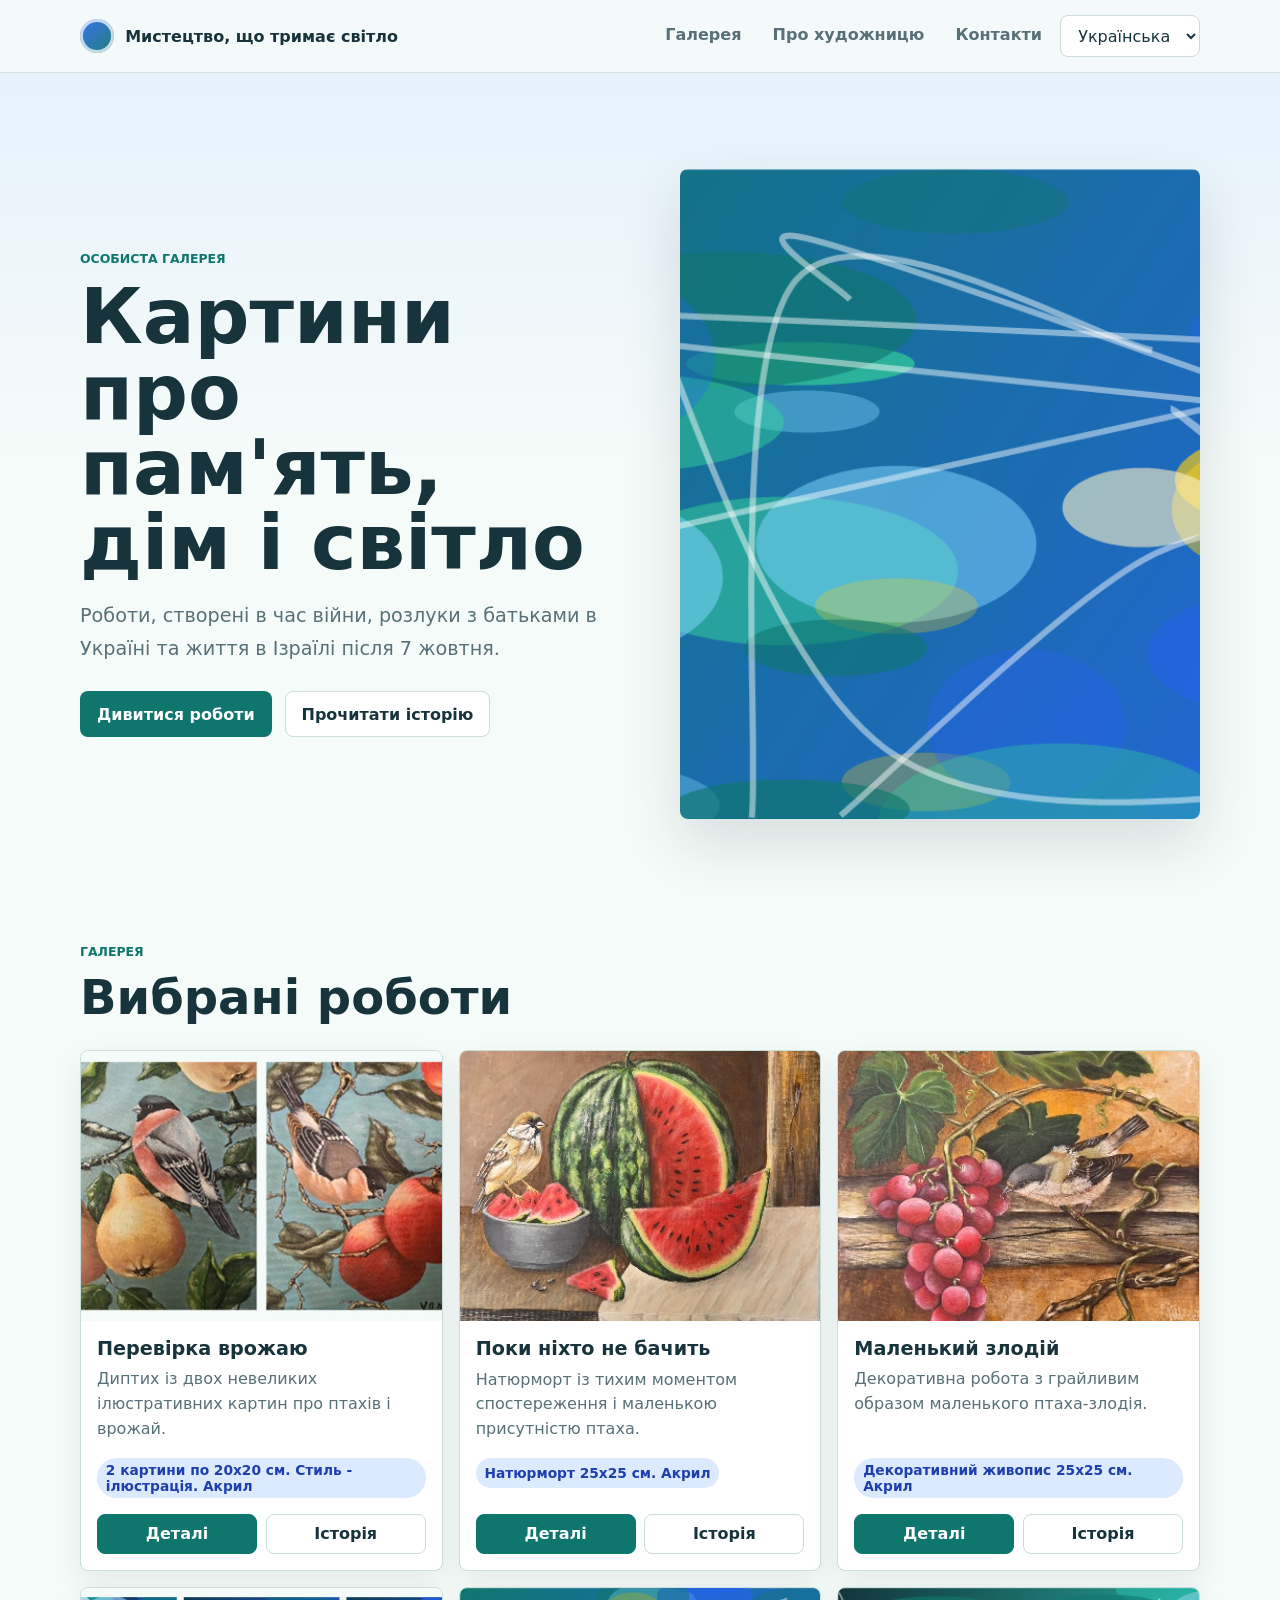
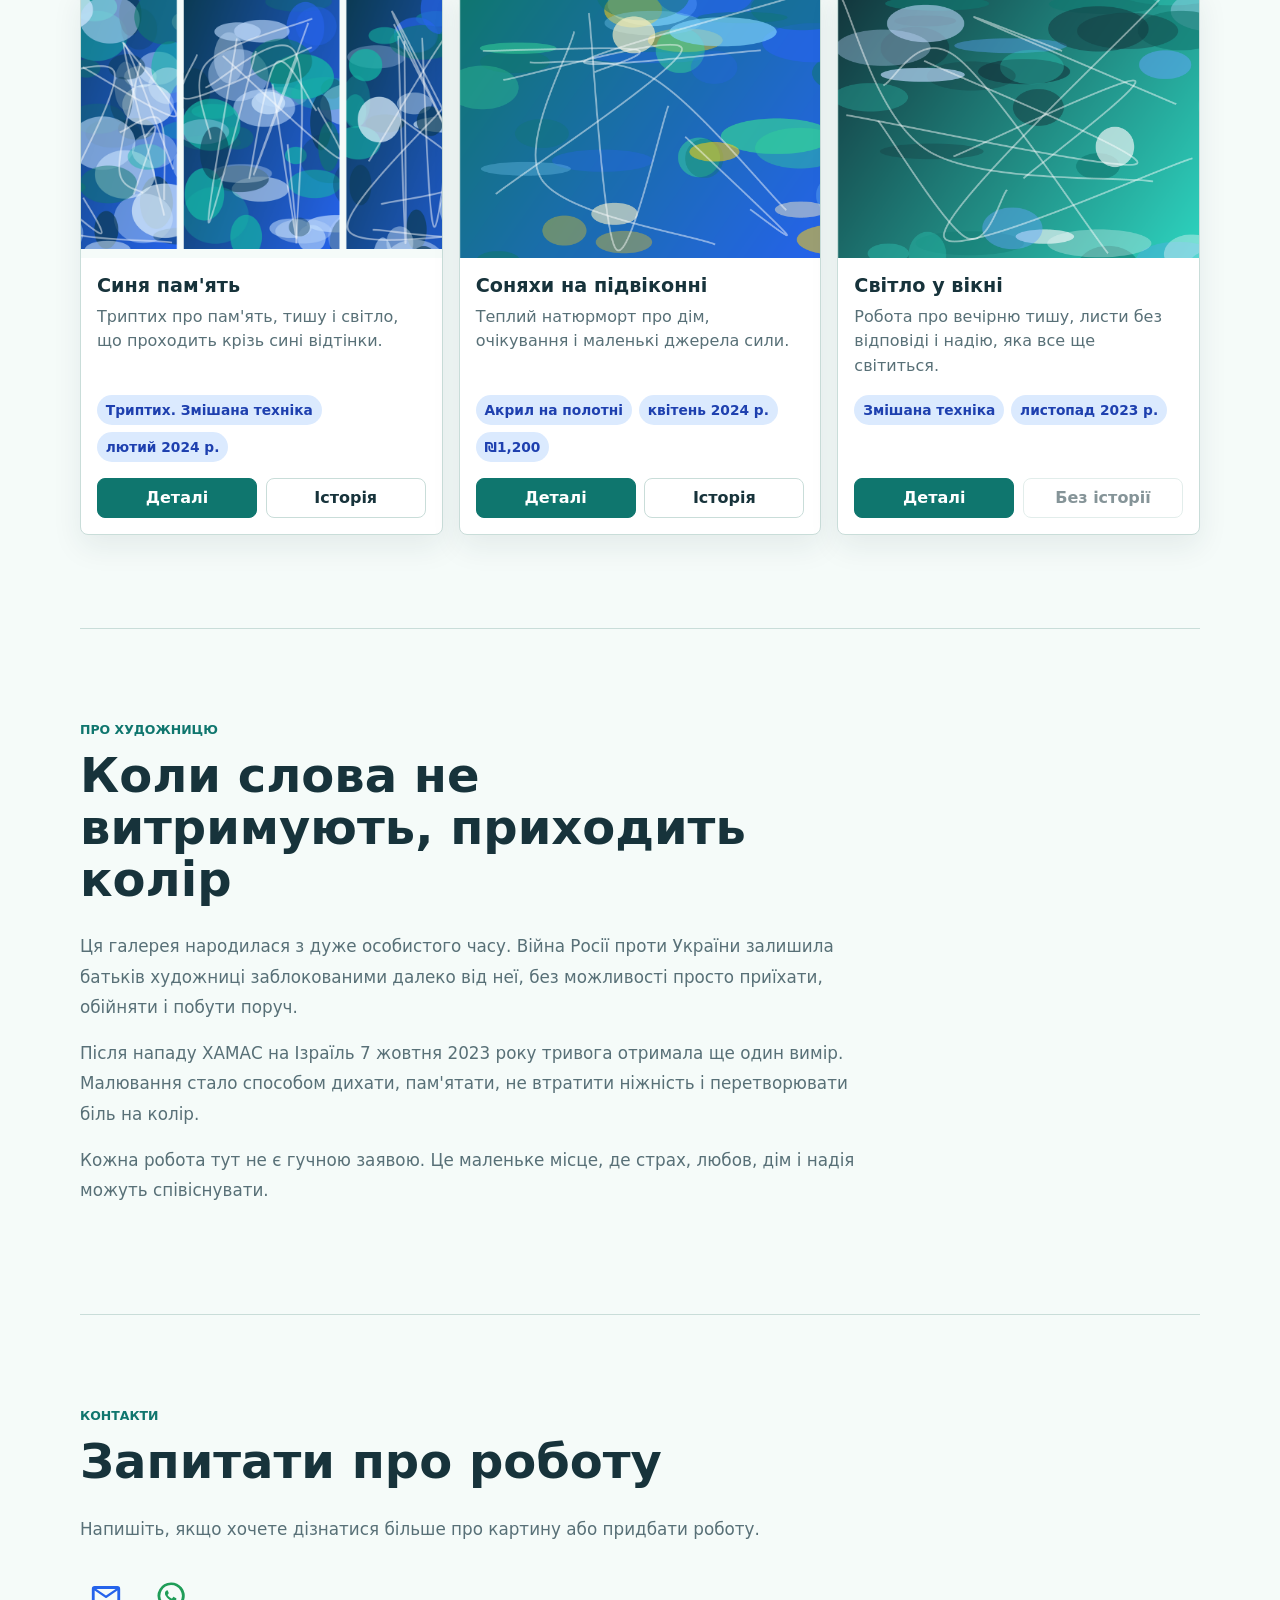
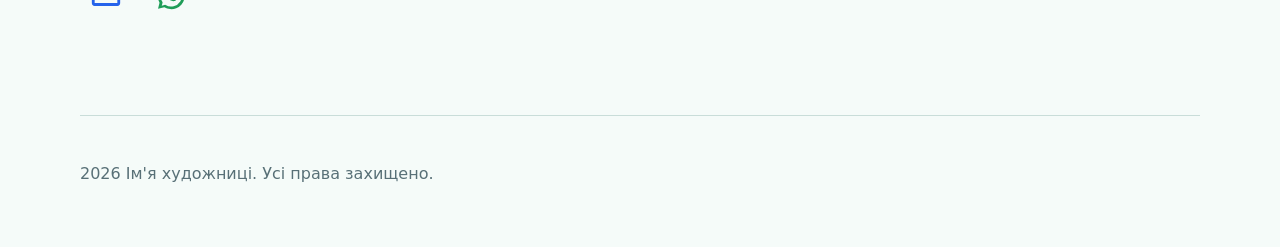
==== index.html @ 42f76968 "initial" ====
<!doctype html>
<html lang="uk" dir="ltr">
  <head>
    <meta charset="utf-8">
    <meta name="viewport" content="width=device-width, initial-scale=1">
    <title>Мистецтво, що тримає світло</title>
    <meta name="description" content="Особиста галерея картин, створених як спосіб пережити війну, розлуку і триматися за світло.">
    <link rel="canonical" href="https://example.github.io/VOM/">
    <link rel="alternate" hreflang="uk" href="https://example.github.io/VOM/?lang=uk">
    <link rel="alternate" hreflang="he" href="https://example.github.io/VOM/?lang=he">
    <link rel="alternate" hreflang="ru" href="https://example.github.io/VOM/?lang=ru">
    <link rel="alternate" hreflang="en" href="https://example.github.io/VOM/?lang=en">
    <link rel="alternate" hreflang="x-default" href="https://example.github.io/VOM/">

    <meta property="og:type" content="website">
    <meta property="og:site_name" content="Мистецтво, що тримає світло">
    <meta property="og:title" content="Мистецтво, що тримає світло">
    <meta property="og:description" content="Особиста галерея картин, створених як спосіб пережити війну, розлуку і триматися за світло.">
    <meta property="og:url" content="https://example.github.io/VOM/">
    <meta property="og:image" content="https://example.github.io/VOM/assets/social-preview.png">
    <meta property="og:image:width" content="1200">
    <meta property="og:image:height" content="630">
    <meta property="og:locale" content="uk_UA">

    <meta name="twitter:card" content="summary_large_image">
    <meta name="twitter:title" content="Мистецтво, що тримає світло">
    <meta name="twitter:description" content="Особиста галерея картин, створених як спосіб пережити війну, розлуку і триматися за світло.">
    <meta name="twitter:image" content="https://example.github.io/VOM/assets/social-preview.png">

    <meta name="theme-color" content="#0f766e">
    <link rel="manifest" href="manifest.webmanifest">
    <link rel="stylesheet" href="styles.css">
    <script src="app.js" defer></script>
  </head>
  <body>
    <a class="skip-link" href="#gallery">Skip to gallery</a>
    <header class="site-header">
      <nav class="topbar" aria-label="Primary">
        <a class="brand" href="#gallery" data-brand>
          <span class="brand-mark" aria-hidden="true"></span>
          <span data-i18n="siteName">Мистецтво, що тримає світло</span>
        </a>
        <button class="nav-toggle" type="button" aria-expanded="false" aria-controls="site-nav" data-nav-toggle>
          <span></span>
          <span></span>
          <span></span>
          <span class="sr-only" data-i18n="menu">Menu</span>
        </button>
        <div class="nav-panel" id="site-nav" data-nav-panel>
          <a href="#gallery" data-nav-link data-i18n="navGallery">Галерея</a>
          <a href="#about" data-nav-link data-i18n="navAbout">Про художницю</a>
          <a href="#contact" data-nav-link data-i18n="navContact">Контакти</a>
          <label class="language-picker">
            <span class="sr-only" data-i18n="language">Language</span>
            <select data-language-select aria-label="Language">
              <option value="uk">Українська</option>
              <option value="he">עברית</option>
              <option value="ru">Русский</option>
              <option value="en">English</option>
            </select>
          </label>
        </div>
      </nav>
    </header>

    <main>
      <section class="hero" aria-labelledby="hero-title">
        <div class="hero-copy">
          <p class="eyebrow" data-i18n="heroEyebrow">Особиста галерея</p>
          <h1 id="hero-title" data-i18n="heroTitle">Картини про пам'ять, дім і світло</h1>
          <p data-i18n="heroText">Роботи, створені в час війни, розлуки з батьками в Україні та життя в Ізраїлі після 7 жовтня.</p>
          <div class="hero-actions">
            <a class="button primary" href="#gallery" data-i18n="viewGallery">Дивитися роботи</a>
            <a class="button secondary" href="#about" data-i18n="readStory">Прочитати історію</a>
          </div>
        </div>
        <img class="hero-image" src="assets/social-preview.png" alt="" data-social-preview>
      </section>

      <section class="section" id="gallery" aria-labelledby="gallery-title">
        <div class="section-heading">
          <p class="eyebrow" data-i18n="galleryEyebrow">Галерея</p>
          <h2 id="gallery-title" data-i18n="galleryTitle">Вибрані роботи</h2>
        </div>
        <div class="gallery" data-gallery aria-live="polite"></div>
      </section>

      <section class="section about-band" id="about" aria-labelledby="about-title">
        <div class="section-heading">
          <p class="eyebrow" data-i18n="aboutEyebrow">Про художницю</p>
          <h2 id="about-title" data-i18n="aboutTitle">Коли слова не витримують, приходить колір</h2>
        </div>
        <div class="text-column" data-about-text></div>
      </section>

      <section class="section contact-band" id="contact" aria-labelledby="contact-title">
        <div class="section-heading">
          <p class="eyebrow" data-i18n="contactEyebrow">Контакти</p>
          <h2 id="contact-title" data-i18n="contactTitle">Запитати про роботу</h2>
        </div>
        <p class="contact-intro" data-i18n="contactText">Напишіть, якщо хочете дізнатися більше про картину або придбати роботу.</p>
        <div class="contact-links" data-contact-links></div>
      </section>
    </main>

    <footer class="site-footer">
      <p data-footer></p>
    </footer>

    <dialog class="art-dialog" data-art-dialog aria-labelledby="dialog-title">
      <button class="dialog-close" type="button" data-dialog-close aria-label="Close">&times;</button>
      <article class="art-detail" data-art-detail></article>
    </dialog>
  </body>
</html>
---- styles.css ----
:root {
  --bg: #f5fbf9;
  --surface: #ffffff;
  --surface-soft: #e6f4f1;
  --ink: #17333b;
  --muted: #587077;
  --teal: #0f766e;
  --blue: #2563eb;
  --blue-soft: #dbeafe;
  --mint: #9de3cf;
  --line: #c9ddd9;
  --shadow: 0 24px 60px rgba(23, 51, 59, 0.14);
  --radius: 8px;
  font-family: Inter, ui-sans-serif, system-ui, -apple-system, BlinkMacSystemFont, "Segoe UI", sans-serif;
  color: var(--ink);
  background: var(--bg);
}

* {
  box-sizing: border-box;
}

html {
  scroll-behavior: smooth;
}

body {
  margin: 0;
  background:
    linear-gradient(180deg, rgba(219, 234, 254, 0.68), rgba(245, 251, 249, 0) 460px),
    var(--bg);
  color: var(--ink);
}

body[dir="rtl"] {
  font-family: Arial, "Noto Sans Hebrew", "Segoe UI", sans-serif;
}

img {
  display: block;
  max-width: 100%;
}

a {
  color: inherit;
}

button,
select {
  font: inherit;
}

.skip-link {
  position: absolute;
  inset-inline-start: 1rem;
  top: -4rem;
  z-index: 100;
  padding: 0.75rem 1rem;
  background: var(--ink);
  color: #fff;
}

.skip-link:focus {
  top: 1rem;
}

.sr-only {
  position: absolute;
  width: 1px;
  height: 1px;
  padding: 0;
  margin: -1px;
  overflow: hidden;
  clip: rect(0, 0, 0, 0);
  white-space: nowrap;
  border: 0;
}

.site-header {
  position: sticky;
  top: 0;
  z-index: 20;
  background: rgba(245, 251, 249, 0.88);
  backdrop-filter: blur(18px);
  border-bottom: 1px solid rgba(201, 221, 217, 0.8);
}

.topbar {
  width: min(1120px, calc(100% - 32px));
  min-height: 72px;
  margin: 0 auto;
  display: flex;
  align-items: center;
  justify-content: space-between;
  gap: 1rem;
}

.brand {
  display: inline-flex;
  align-items: center;
  gap: 0.7rem;
  font-weight: 750;
  text-decoration: none;
  max-width: 62vw;
}

.brand-mark {
  width: 34px;
  height: 34px;
  flex: 0 0 auto;
  border-radius: 50%;
  background:
    linear-gradient(135deg, rgba(37, 99, 235, 0.9), rgba(15, 118, 110, 0.92)),
    radial-gradient(circle at 70% 30%, #fff 0 13%, transparent 14%);
  box-shadow: inset 0 0 0 3px rgba(255, 255, 255, 0.72);
}

.nav-panel {
  display: flex;
  align-items: center;
  gap: 0.35rem;
}

.nav-panel a,
.language-picker select,
.button {
  border-radius: var(--radius);
  min-height: 42px;
}

.nav-panel a {
  padding: 0.65rem 0.8rem;
  color: var(--muted);
  font-weight: 650;
  text-decoration: none;
}

.nav-panel a:hover,
.nav-panel a:focus {
  color: var(--teal);
  background: rgba(15, 118, 110, 0.08);
}

.language-picker select {
  border: 1px solid var(--line);
  background: #fff;
  color: var(--ink);
  padding: 0 0.8rem;
}

.nav-toggle {
  display: none;
  width: 44px;
  height: 44px;
  border: 1px solid var(--line);
  border-radius: var(--radius);
  background: #fff;
  padding: 0.6rem;
}

.nav-toggle span:not(.sr-only) {
  display: block;
  height: 2px;
  margin: 5px 0;
  background: var(--ink);
}

.hero {
  width: min(1120px, calc(100% - 32px));
  min-height: min(720px, calc(100vh - 72px));
  margin: 0 auto;
  padding: clamp(3rem, 8vw, 6rem) 0 2rem;
  display: grid;
  grid-template-columns: minmax(0, 1fr) minmax(320px, 520px);
  align-items: center;
  gap: clamp(2rem, 6vw, 4.5rem);
}

.hero-copy {
  max-width: 680px;
}

.eyebrow {
  margin: 0 0 0.85rem;
  color: var(--teal);
  font-size: 0.78rem;
  font-weight: 800;
  letter-spacing: 0;
  text-transform: uppercase;
}

h1,
h2,
h3,
p {
  overflow-wrap: anywhere;
}

h1 {
  margin: 0;
  font-size: clamp(2.4rem, 6vw, 5.25rem);
  line-height: 0.98;
  letter-spacing: 0;
}

h2 {
  margin: 0;
  font-size: clamp(1.8rem, 4vw, 3rem);
  line-height: 1.08;
  letter-spacing: 0;
}

h3 {
  margin: 0;
  font-size: 1.2rem;
}

.hero-copy > p:not(.eyebrow) {
  max-width: 58ch;
  margin: 1.25rem 0 0;
  color: var(--muted);
  font-size: clamp(1.02rem, 2vw, 1.2rem);
  line-height: 1.7;
}

.hero-actions,
.contact-links {
  display: flex;
  flex-wrap: wrap;
  gap: 0.8rem;
  margin-top: 1.6rem;
}

.button {
  display: inline-flex;
  align-items: center;
  justify-content: center;
  gap: 0.45rem;
  padding: 0.78rem 1rem;
  border: 1px solid transparent;
  font-weight: 760;
  text-decoration: none;
  cursor: pointer;
}

.button.primary {
  background: var(--teal);
  color: #fff;
}

.button.secondary {
  background: #fff;
  border-color: var(--line);
  color: var(--ink);
}

.final-icon-button {
  display: grid;
  place-items: center;
  align-items: center;
  justify-content: center;
  width: 52px;
  height: 52px;
  padding: 0;
  border: 0;
  border-radius: var(--radius);
  background: transparent;
  color: var(--teal);
  text-decoration: none;
}

.final-icon-button svg {
  width: 34px;
  height: 34px;
  fill: currentColor;
}

.final-whatsapp {
  color: #1f9d58;
}

.final-email {
  color: var(--blue);
}

.final-icon-button:hover svg,
.final-icon-button:focus svg {
  transform: scale(1.07);
}

.hero-image {
  width: 100%;
  aspect-ratio: 4 / 5;
  object-fit: cover;
  border-radius: var(--radius);
  box-shadow: var(--shadow);
}

.section {
  width: min(1120px, calc(100% - 32px));
  margin: 0 auto;
  padding: clamp(3rem, 8vw, 5.8rem) 0;
}

.section-heading {
  max-width: 760px;
  margin-bottom: 1.6rem;
}

.gallery {
  display: grid;
  grid-template-columns: repeat(3, minmax(0, 1fr));
  gap: 1rem;
}

.art-card {
  display: grid;
  grid-template-rows: auto 1fr;
  min-width: 0;
  border: 1px solid var(--line);
  border-radius: var(--radius);
  background: var(--surface);
  overflow: hidden;
  box-shadow: 0 12px 30px rgba(23, 51, 59, 0.08);
}

.art-image-button {
  display: grid;
  width: 100%;
  padding: 0;
  border: 0;
  background: transparent;
  color: inherit;
  text-align: inherit;
  cursor: pointer;
  text-decoration: none;
}

.art-card img {
  width: 100%;
  aspect-ratio: 4 / 3;
  object-fit: cover;
  background: var(--surface-soft);
}

.art-card-body {
  display: flex;
  flex-direction: column;
  padding: 1rem;
}

.art-card-body p {
  margin: 0.45rem 0 0;
  color: var(--muted);
  line-height: 1.55;
  min-height: 4.8rem;
}

.meta-row {
  display: flex;
  flex-wrap: wrap;
  align-items: center;
  gap: 0.45rem;
  margin-top: 0.85rem;
}

.card-actions {
  display: grid;
  grid-template-columns: minmax(0, 1fr) minmax(0, 1fr);
  gap: 0.55rem;
  margin-top: auto;
  padding-top: 1rem;
}

.card-action {
  display: inline-flex;
  align-items: center;
  justify-content: center;
  min-height: 40px;
  padding: 0.55rem 0.7rem;
  border-radius: var(--radius);
  border: 1px solid var(--line);
  font-weight: 760;
  line-height: 1.15;
  cursor: pointer;
  text-align: center;
  text-decoration: none;
  overflow-wrap: anywhere;
}

.card-action.primary {
  background: var(--teal);
  border-color: var(--teal);
  color: #fff;
}

.card-action.secondary {
  background: #fff;
  color: var(--ink);
}

.card-action:disabled,
.card-action.is-disabled {
  cursor: not-allowed;
  opacity: 0.52;
}

.pill {
  display: inline-flex;
  align-items: center;
  max-width: 100%;
  min-height: 30px;
  padding: 0.25rem 0.55rem;
  border-radius: 999px;
  background: var(--blue-soft);
  color: #1e40af;
  font-size: 0.86rem;
  font-weight: 720;
}

.about-band,
.contact-band {
  border-top: 1px solid var(--line);
}

.text-column,
.contact-intro {
  max-width: 780px;
  color: var(--muted);
  font-size: 1.05rem;
  line-height: 1.8;
}

.text-column p {
  margin: 0 0 1rem;
}

.site-footer {
  width: min(1120px, calc(100% - 32px));
  margin: 0 auto;
  padding: 2rem 0 3rem;
  color: var(--muted);
  border-top: 1px solid var(--line);
}

.art-dialog {
  width: min(1080px, calc(100% - 24px));
  max-height: calc(100dvh - 24px);
  padding: 0;
  border: 0;
  border-radius: var(--radius);
  background: #fff;
  color: var(--ink);
  box-shadow: var(--shadow);
}

.art-dialog::backdrop {
  background: rgba(11, 31, 37, 0.62);
}

.dialog-close {
  position: sticky;
  top: 0.75rem;
  inset-inline-start: calc(100% - 3.25rem);
  z-index: 2;
  width: 42px;
  height: 42px;
  border: 0;
  border-radius: 0;
  background: transparent;
  color: var(--ink);
  font-size: 2.35rem;
  line-height: 42px;
  text-align: center;
  cursor: pointer;
}

body[dir="rtl"] .dialog-close {
  inset-inline-start: 0.75rem;
}

.art-detail {
  padding: clamp(1rem, 3vw, 2rem);
}

.detail-grid {
  display: grid;
  grid-template-columns: minmax(280px, 1.05fr) minmax(260px, 0.95fr);
  gap: clamp(1.25rem, 4vw, 2.4rem);
  align-items: start;
}

.detail-image {
  width: 100%;
  aspect-ratio: 4 / 5;
  object-fit: cover;
  border-radius: var(--radius);
  background: var(--surface-soft);
}

.detail-copy p {
  color: var(--muted);
  line-height: 1.75;
}

.detail-actions {
  display: flex;
  flex-wrap: wrap;
  gap: 0.7rem;
  margin-top: 1rem;
}

.detail-list {
  display: grid;
  gap: 0.6rem;
  margin: 1rem 0;
}

.detail-list div {
  display: grid;
  grid-template-columns: minmax(92px, auto) 1fr;
  gap: 0.7rem;
  padding: 0.7rem 0;
  border-bottom: 1px solid var(--line);
}

body[dir="rtl"] .detail-list div {
  grid-template-columns: minmax(86px, auto) 1fr;
}

.detail-list dt {
  color: var(--muted);
  font-weight: 720;
}

.detail-list dd {
  margin: 0;
  font-weight: 720;
}

.pieces-section {
  margin-top: 2rem;
}

.pieces-section h3 {
  margin-bottom: 0.9rem;
}

.pieces-grid {
  display: grid;
  grid-template-columns: repeat(var(--piece-count), minmax(0, 1fr));
  gap: clamp(0.35rem, 1vw, 0.7rem);
  align-items: start;
}

.pieces-grid figure {
  margin: 0;
}

.pieces-grid img {
  width: 100%;
  aspect-ratio: 3 / 5;
  object-fit: cover;
  border-radius: var(--radius);
  background: var(--surface-soft);
}

.pieces-grid figcaption {
  margin-top: 0.4rem;
  color: var(--muted);
  font-size: 0.9rem;
}

.history-section {
  margin-top: 2rem;
}

.history-head {
  display: flex;
  align-items: center;
  justify-content: space-between;
  gap: 1rem;
  margin-bottom: 0.9rem;
}

.history-controls {
  display: flex;
  gap: 0.45rem;
}

.icon-button {
  width: 40px;
  height: 40px;
  border: 1px solid var(--line);
  border-radius: 50%;
  background: #fff;
  color: var(--ink);
  cursor: pointer;
}

.history-track {
  display: grid;
  grid-auto-flow: column;
  grid-auto-columns: minmax(220px, 34%);
  gap: 0.8rem;
  overflow-x: auto;
  overscroll-behavior-inline: contain;
  scroll-snap-type: x mandatory;
  padding-bottom: 0.8rem;
  direction: ltr;
}

.history-track figure {
  margin: 0;
  scroll-snap-align: start;
}

body[dir="rtl"] .history-track figure {
  direction: rtl;
}

.history-track img {
  width: 100%;
  aspect-ratio: 4 / 3;
  object-fit: cover;
  border-radius: var(--radius);
  background: var(--surface-soft);
}

.history-track figcaption {
  margin-top: 0.45rem;
  color: var(--muted);
  font-size: 0.9rem;
  text-align: start;
}

@media (max-width: 860px) {
  .topbar {
    min-height: 64px;
  }

  .nav-toggle {
    display: inline-block;
  }

  .nav-panel {
    position: absolute;
    inset-inline: 16px;
    top: 72px;
    display: none;
    flex-direction: column;
    align-items: stretch;
    padding: 0.8rem;
    border: 1px solid var(--line);
    border-radius: var(--radius);
    background: #fff;
    box-shadow: var(--shadow);
  }

  .nav-panel.is-open {
    display: flex;
  }

  .nav-panel a,
  .language-picker select {
    width: 100%;
  }

  .hero {
    grid-template-columns: 1fr;
    min-height: auto;
  }

  .hero-image {
    aspect-ratio: 16 / 10;
  }

  .gallery {
    grid-template-columns: repeat(2, minmax(0, 1fr));
  }

  .detail-grid {
    grid-template-columns: 1fr;
  }

  .history-track {
    grid-auto-columns: minmax(205px, 72%);
  }

  .pieces-grid {
    grid-auto-flow: column;
    grid-auto-columns: minmax(180px, 42%);
    grid-template-columns: none;
    overflow-x: auto;
    overscroll-behavior-inline: contain;
    scroll-snap-type: x mandatory;
    padding-bottom: 0.6rem;
    direction: ltr;
  }

  .pieces-grid figure {
    scroll-snap-align: start;
  }

  body[dir="rtl"] .pieces-grid figure {
    direction: rtl;
  }
}

@media (max-width: 560px) {
  .brand {
    max-width: calc(100vw - 96px);
  }

  .hero,
  .section,
  .topbar,
  .site-footer {
    width: min(100% - 24px, 1120px);
  }

  h1 {
    font-size: clamp(2.15rem, 13vw, 3.4rem);
  }

  .gallery {
    grid-template-columns: 1fr;
  }

  .hero-actions,
  .contact-links {
    flex-direction: column;
  }

  .button {
    width: 100%;
  }

  .art-dialog {
    width: calc(100% - 12px);
    max-height: calc(100dvh - 12px);
  }

  .art-detail {
    padding: 0.85rem;
  }

  .history-head {
    align-items: flex-start;
    flex-direction: column;
  }
}
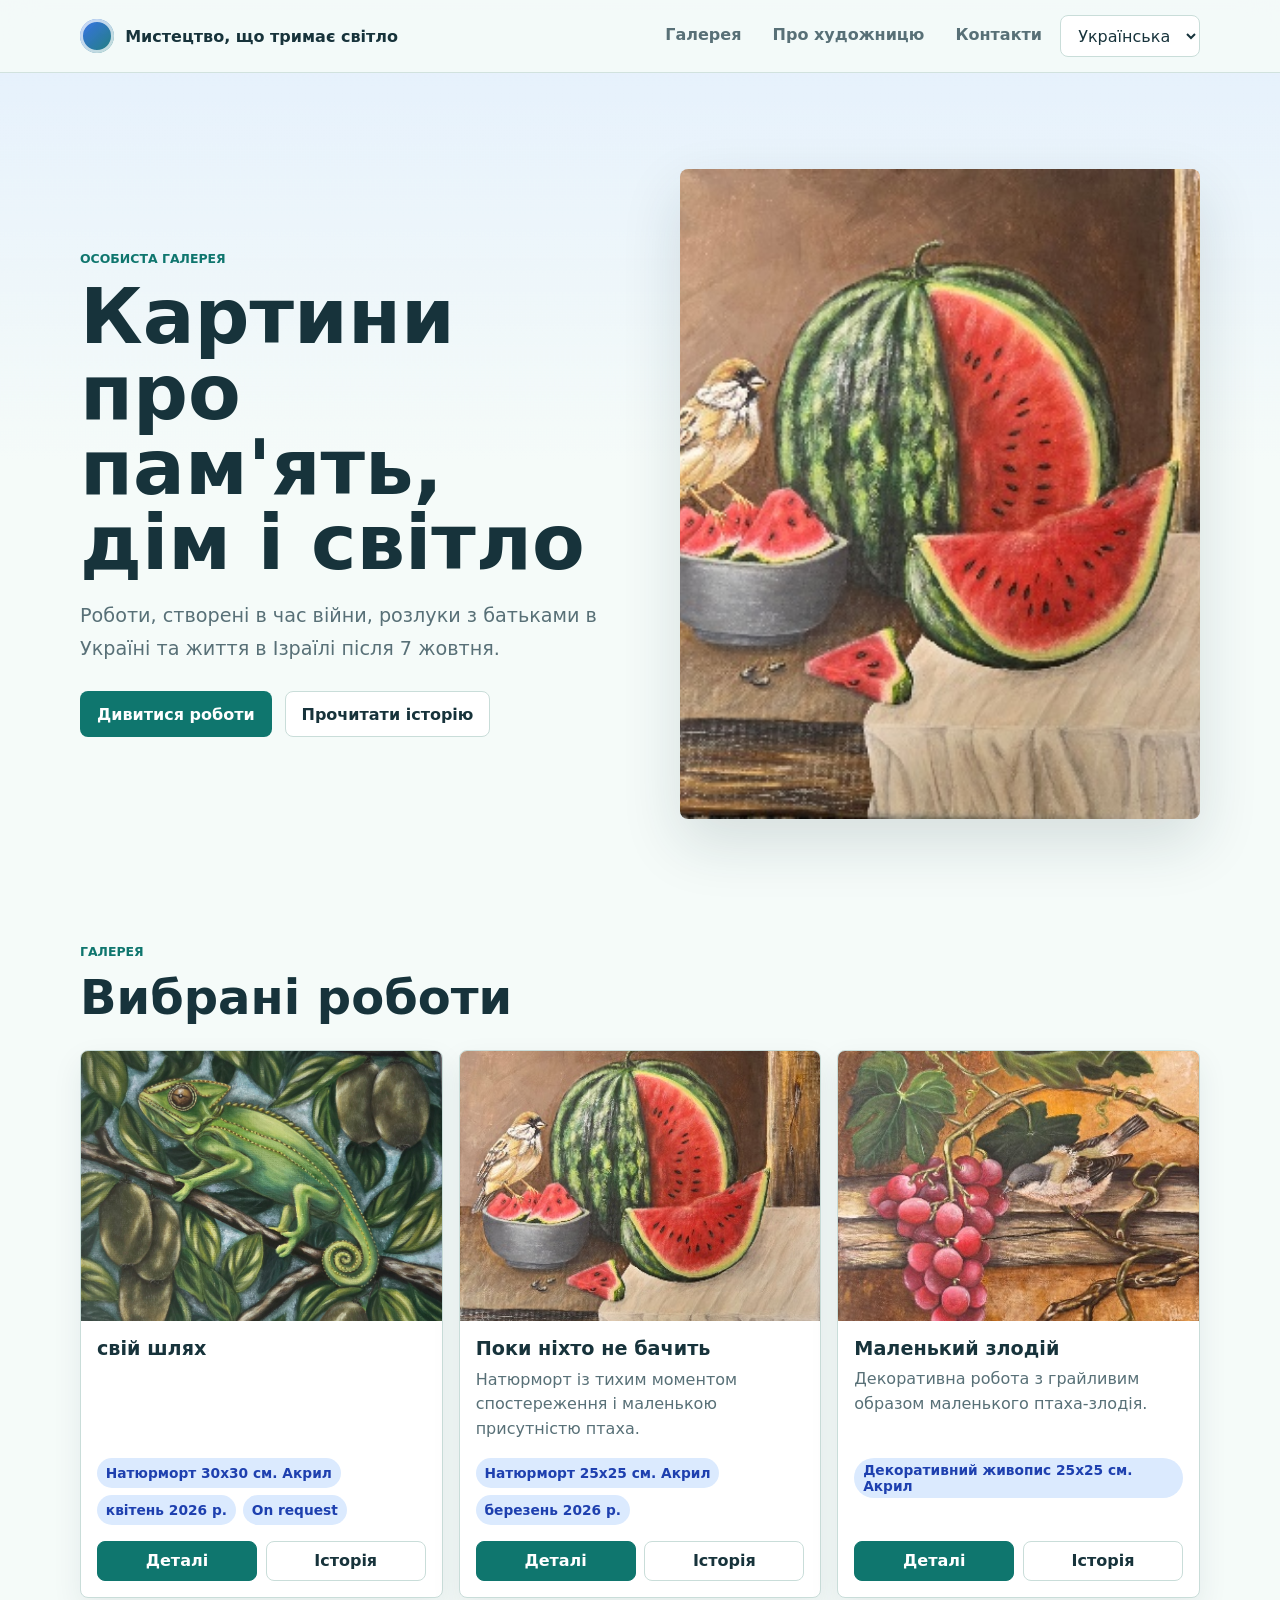
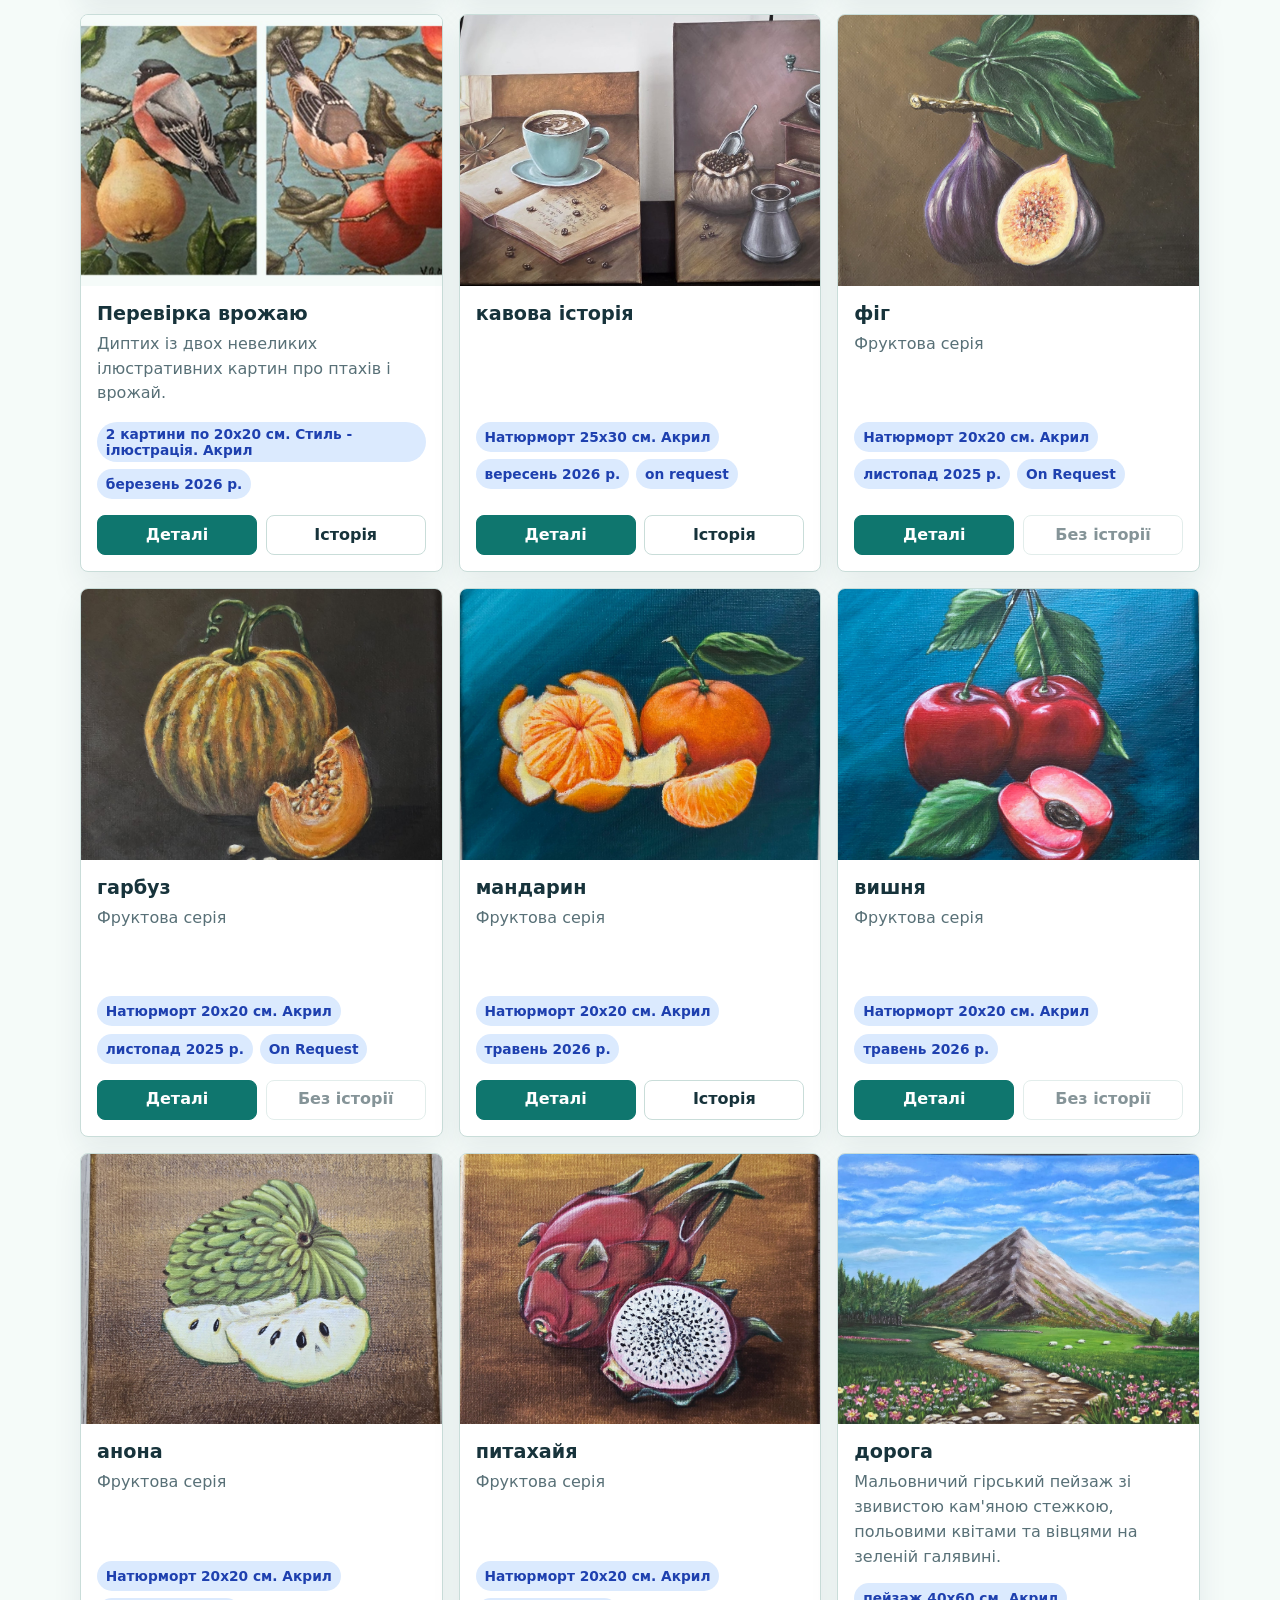
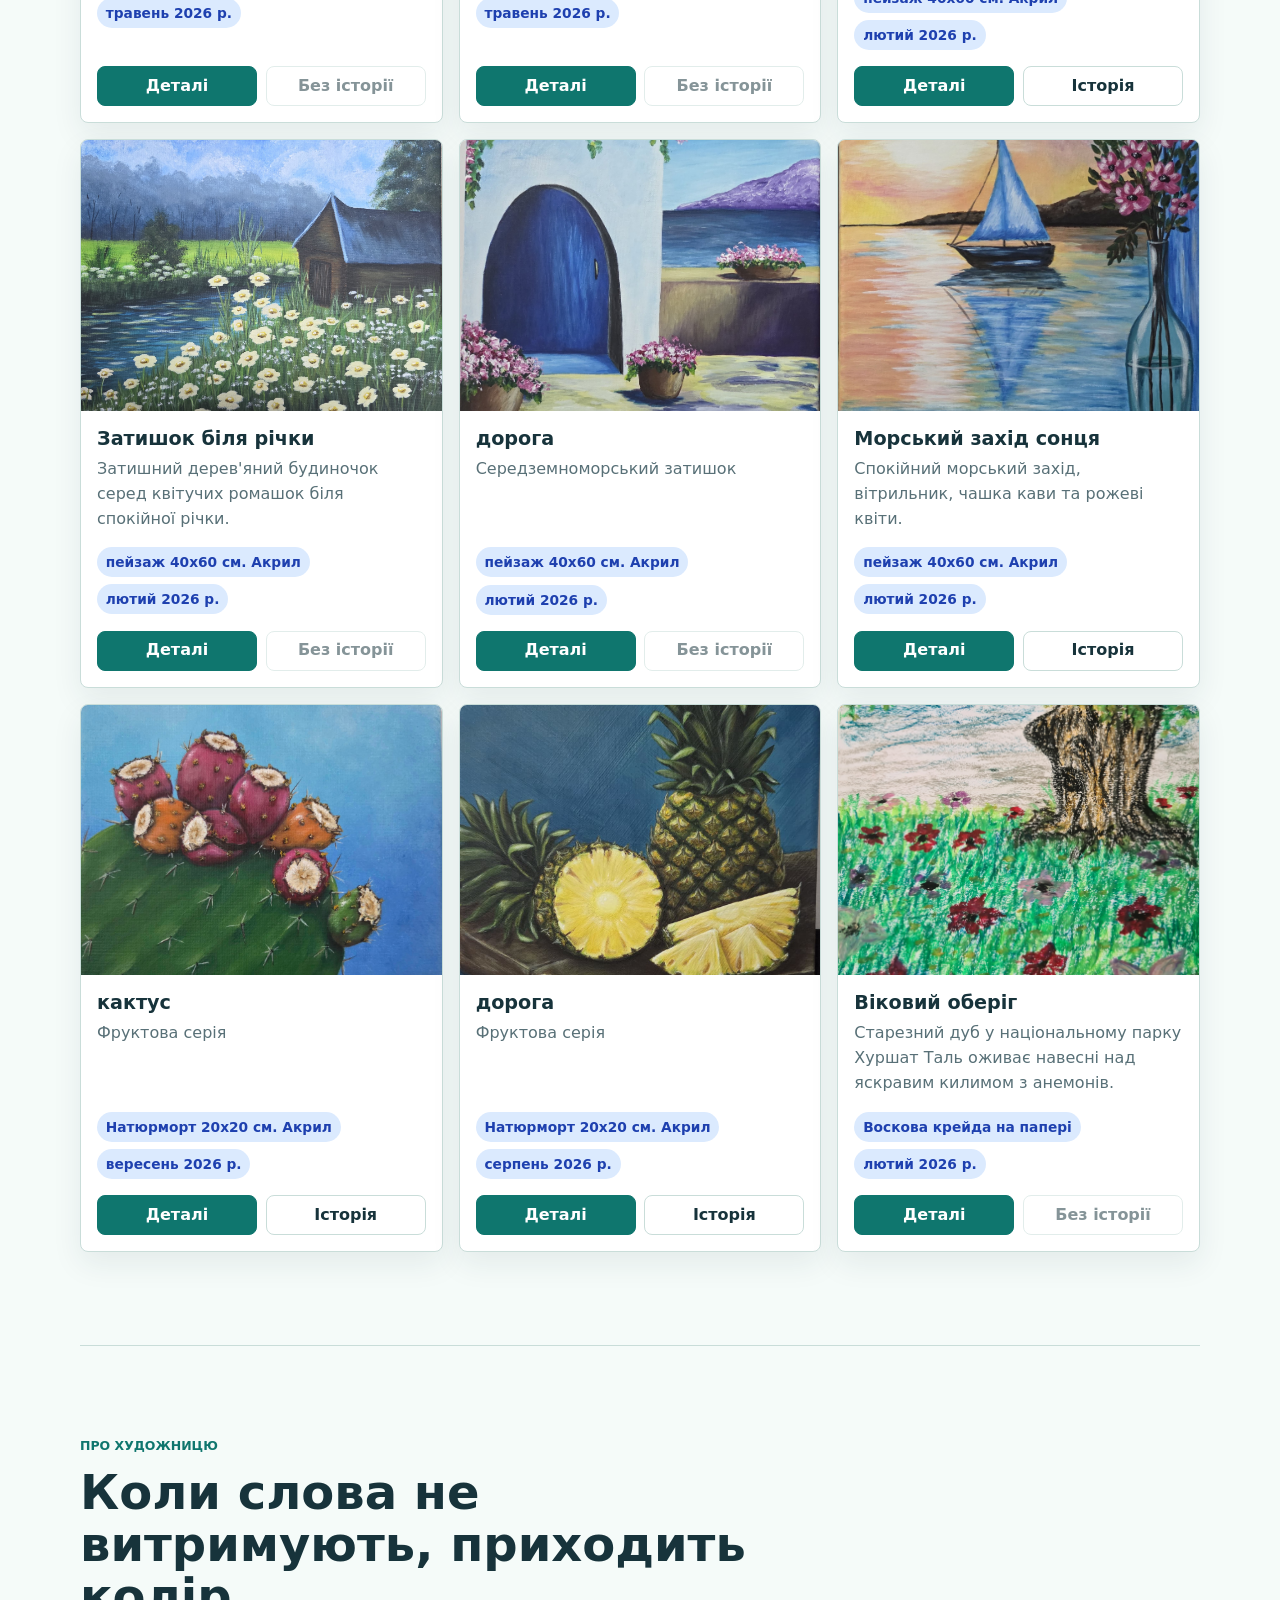
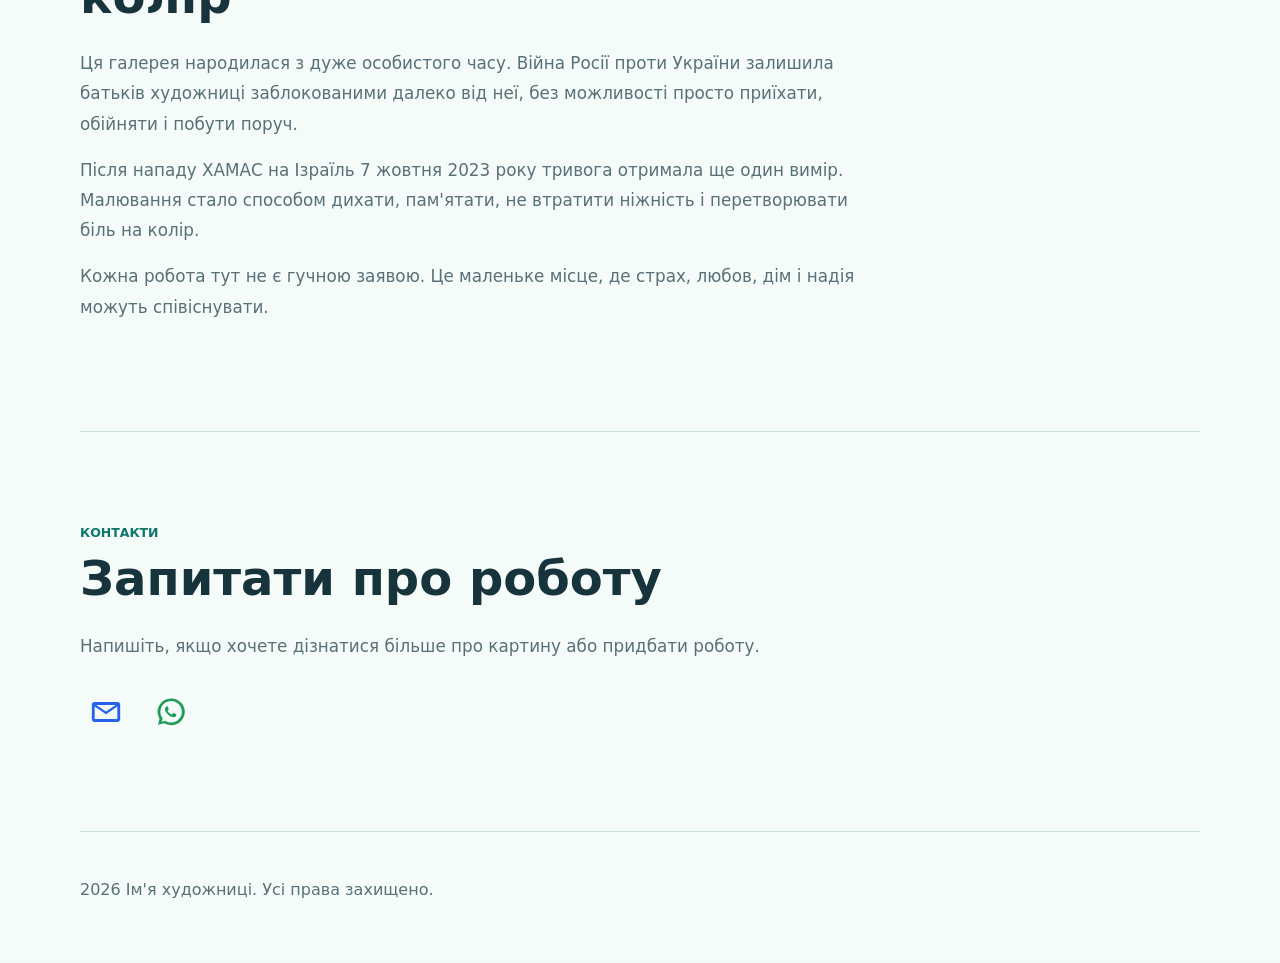
==== commit d86c2e88: "updated images" ====
--- a/index.html
+++ b/index.html
@@ -17,7 +17,7 @@
     <meta property="og:title" content="Мистецтво, що тримає світло">
     <meta property="og:description" content="Особиста галерея картин, створених як спосіб пережити війну, розлуку і триматися за світло.">
     <meta property="og:url" content="https://example.github.io/VOM/">
-    <meta property="og:image" content="https://example.github.io/VOM/assets/social-preview.png">
+    <meta property="og:image" content="https://example.github.io/VOM/assets/social-preview.jpg">
     <meta property="og:image:width" content="1200">
     <meta property="og:image:height" content="630">
     <meta property="og:locale" content="uk_UA">
@@ -25,7 +25,7 @@
     <meta name="twitter:card" content="summary_large_image">
     <meta name="twitter:title" content="Мистецтво, що тримає світло">
     <meta name="twitter:description" content="Особиста галерея картин, створених як спосіб пережити війну, розлуку і триматися за світло.">
-    <meta name="twitter:image" content="https://example.github.io/VOM/assets/social-preview.png">
+    <meta name="twitter:image" content="https://example.github.io/VOM/assets/social-preview.jpg">
 
     <meta name="theme-color" content="#0f766e">
     <link rel="manifest" href="manifest.webmanifest">
@@ -74,7 +74,7 @@
             <a class="button secondary" href="#about" data-i18n="readStory">Прочитати історію</a>
           </div>
         </div>
-        <img class="hero-image" src="assets/social-preview.png" alt="" data-social-preview>
+        <img class="hero-image" src="assets/social-preview.jpg" alt="" data-social-preview>
       </section>
 
       <section class="section" id="gallery" aria-labelledby="gallery-title">
--- a/styles.css
+++ b/styles.css
@@ -589,6 +589,8 @@
 }
 
 .icon-button {
+  display: grid;
+  place-items: center;
   width: 40px;
   height: 40px;
   border: 1px solid var(--line);
@@ -596,6 +598,72 @@
   background: #fff;
   color: var(--ink);
   cursor: pointer;
+}
+
+.icon-button svg {
+  width: 21px;
+  height: 21px;
+  fill: currentColor;
+}
+
+.animation-button {
+  color: var(--teal);
+}
+
+.animation-button.is-playing {
+  border-color: var(--teal);
+  background: var(--teal);
+  color: #fff;
+}
+
+.history-stage {
+  position: relative;
+  margin: 0 0 0.9rem;
+  overflow: hidden;
+  border: 1px solid var(--line);
+  border-radius: var(--radius);
+  background: var(--surface-soft);
+}
+
+.history-stage img {
+  width: 100%;
+  max-height: min(62vh, 620px);
+  aspect-ratio: 16 / 10;
+  object-fit: contain;
+  display: block;
+  background: #f8fcfb;
+}
+
+.history-stage.is-animating img {
+  animation: historyFrameIn 700ms ease both;
+}
+
+.history-stage figcaption {
+  position: absolute;
+  inset-inline-start: 0.75rem;
+  bottom: 0.75rem;
+  margin: 0;
+  padding: 0.35rem 0.55rem;
+  border-radius: 999px;
+  background: rgba(255, 255, 255, 0.9);
+  color: var(--ink);
+  font-size: 0.86rem;
+  font-weight: 720;
+  box-shadow: 0 8px 22px rgba(23, 51, 59, 0.12);
+}
+
+@keyframes historyFrameIn {
+  from {
+    opacity: 0.28;
+    transform: scale(1.025);
+    filter: saturate(0.86);
+  }
+
+  to {
+    opacity: 1;
+    transform: scale(1);
+    filter: saturate(1);
+  }
 }
 
 .history-track {
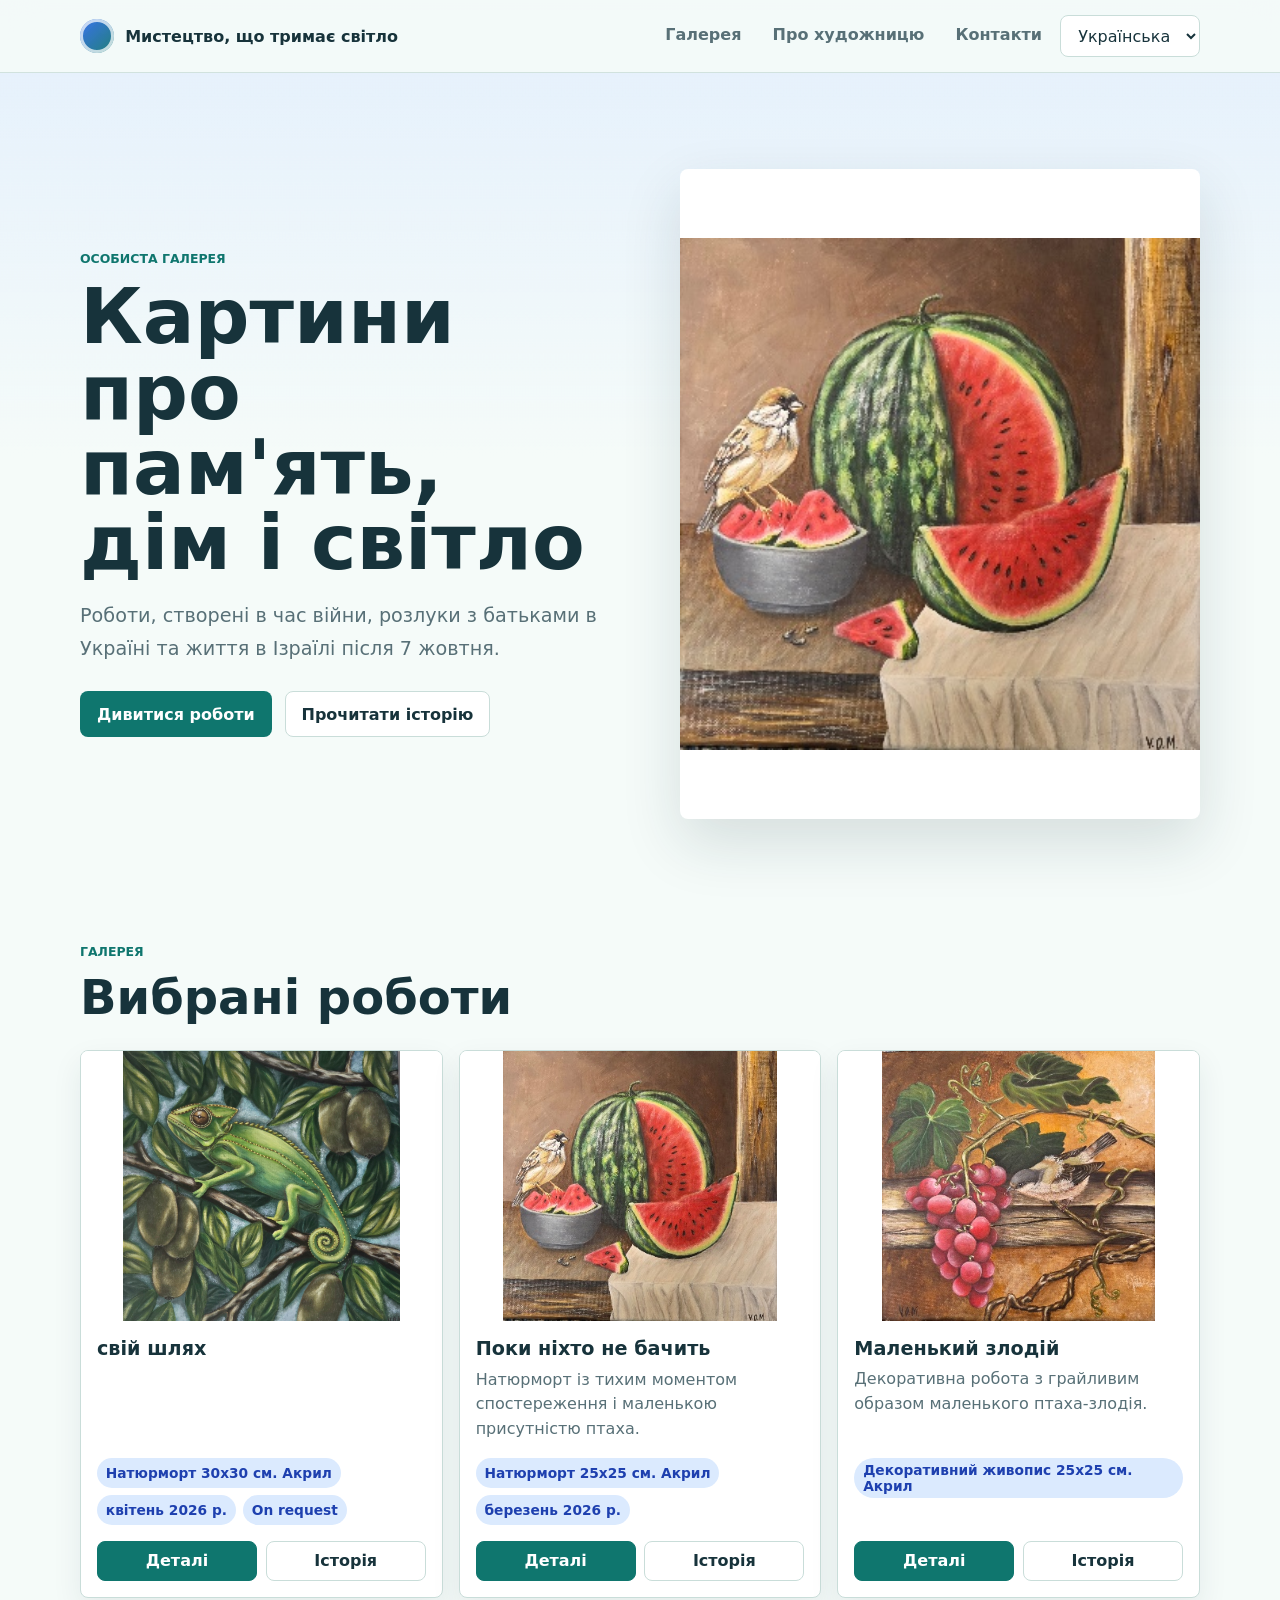
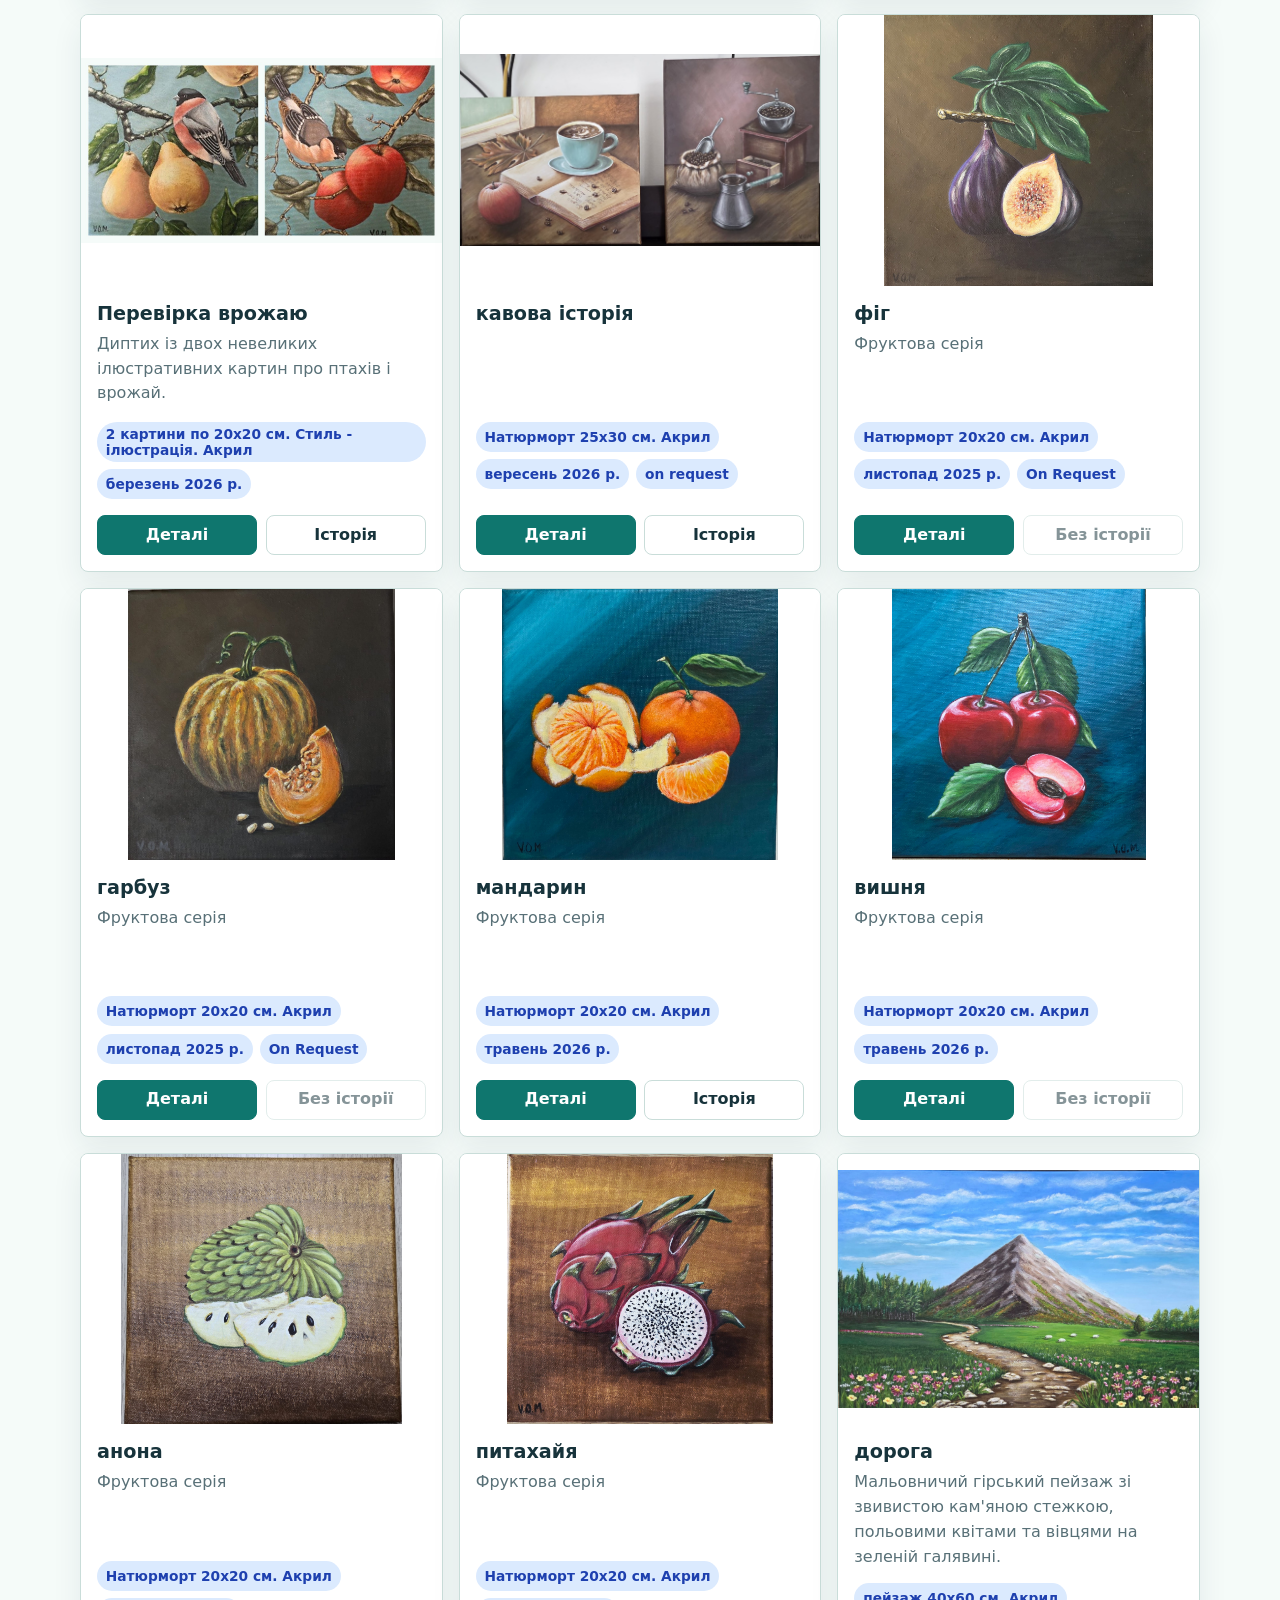
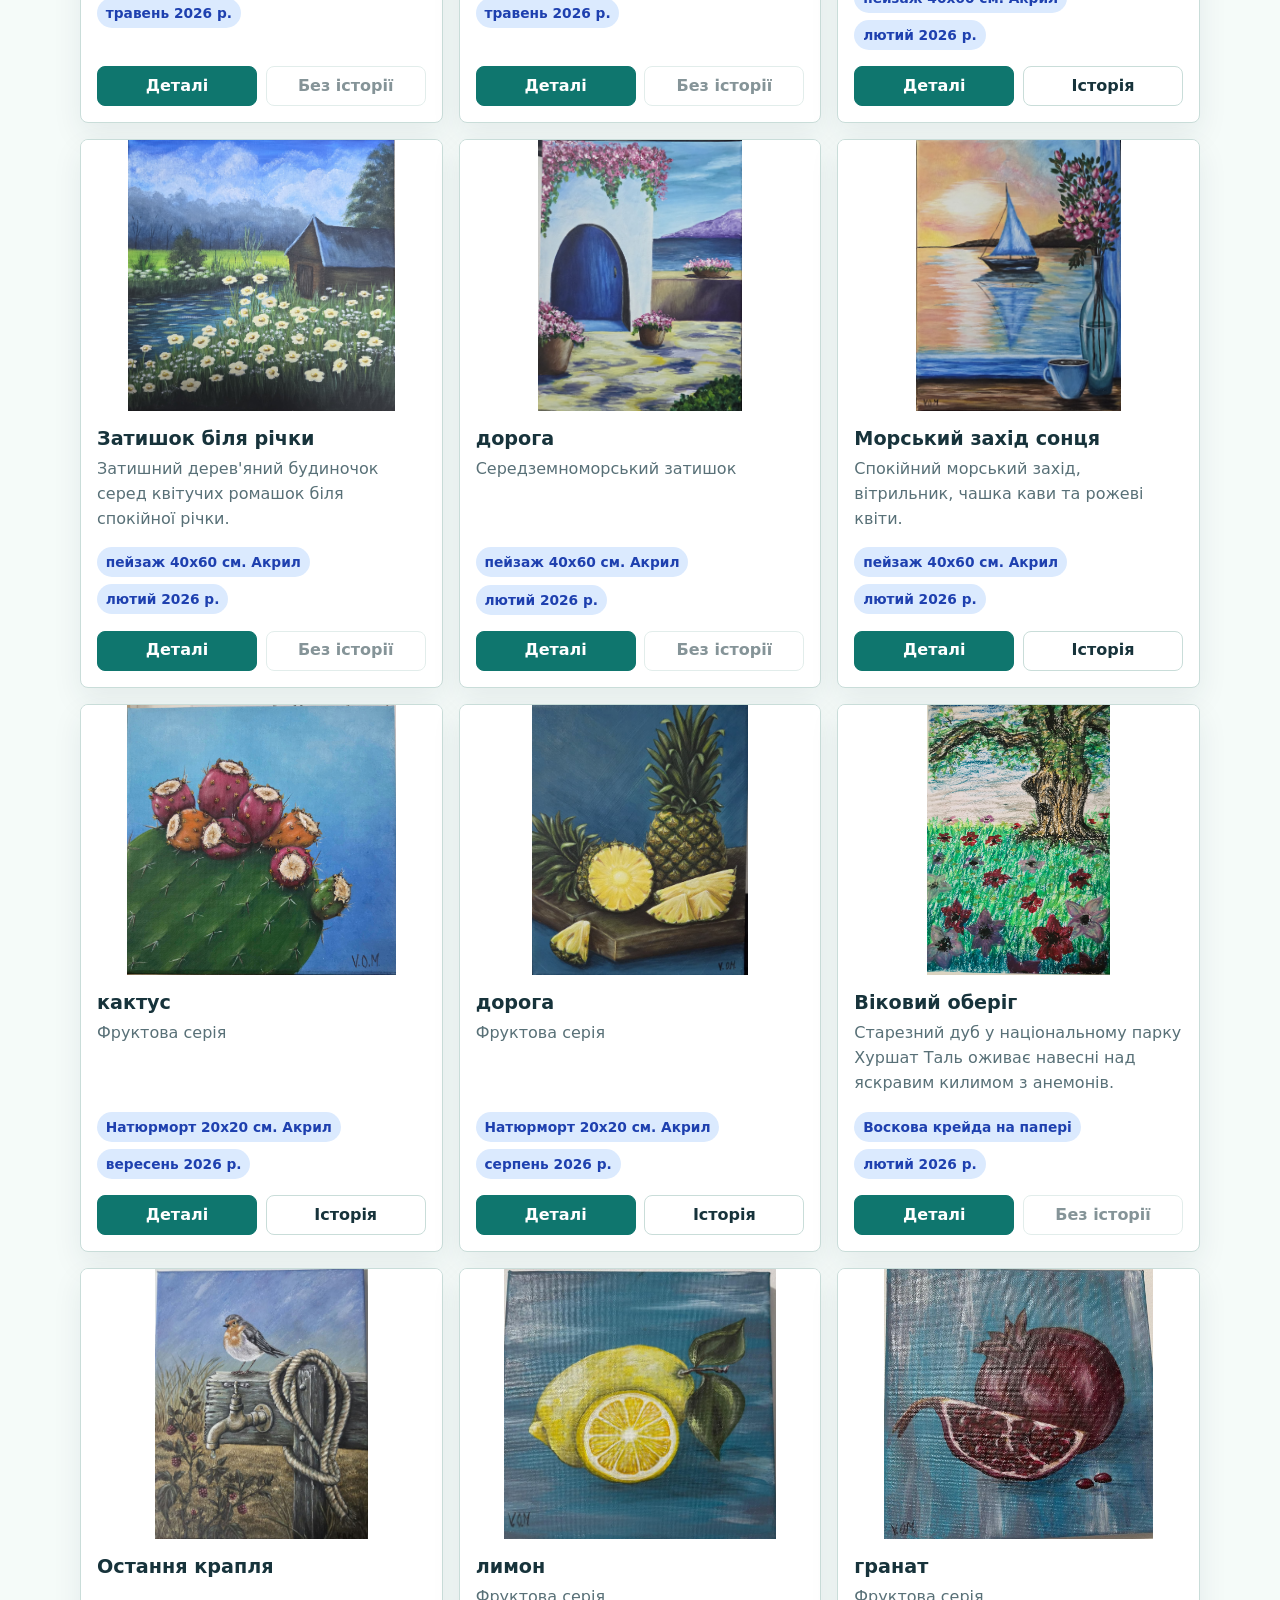
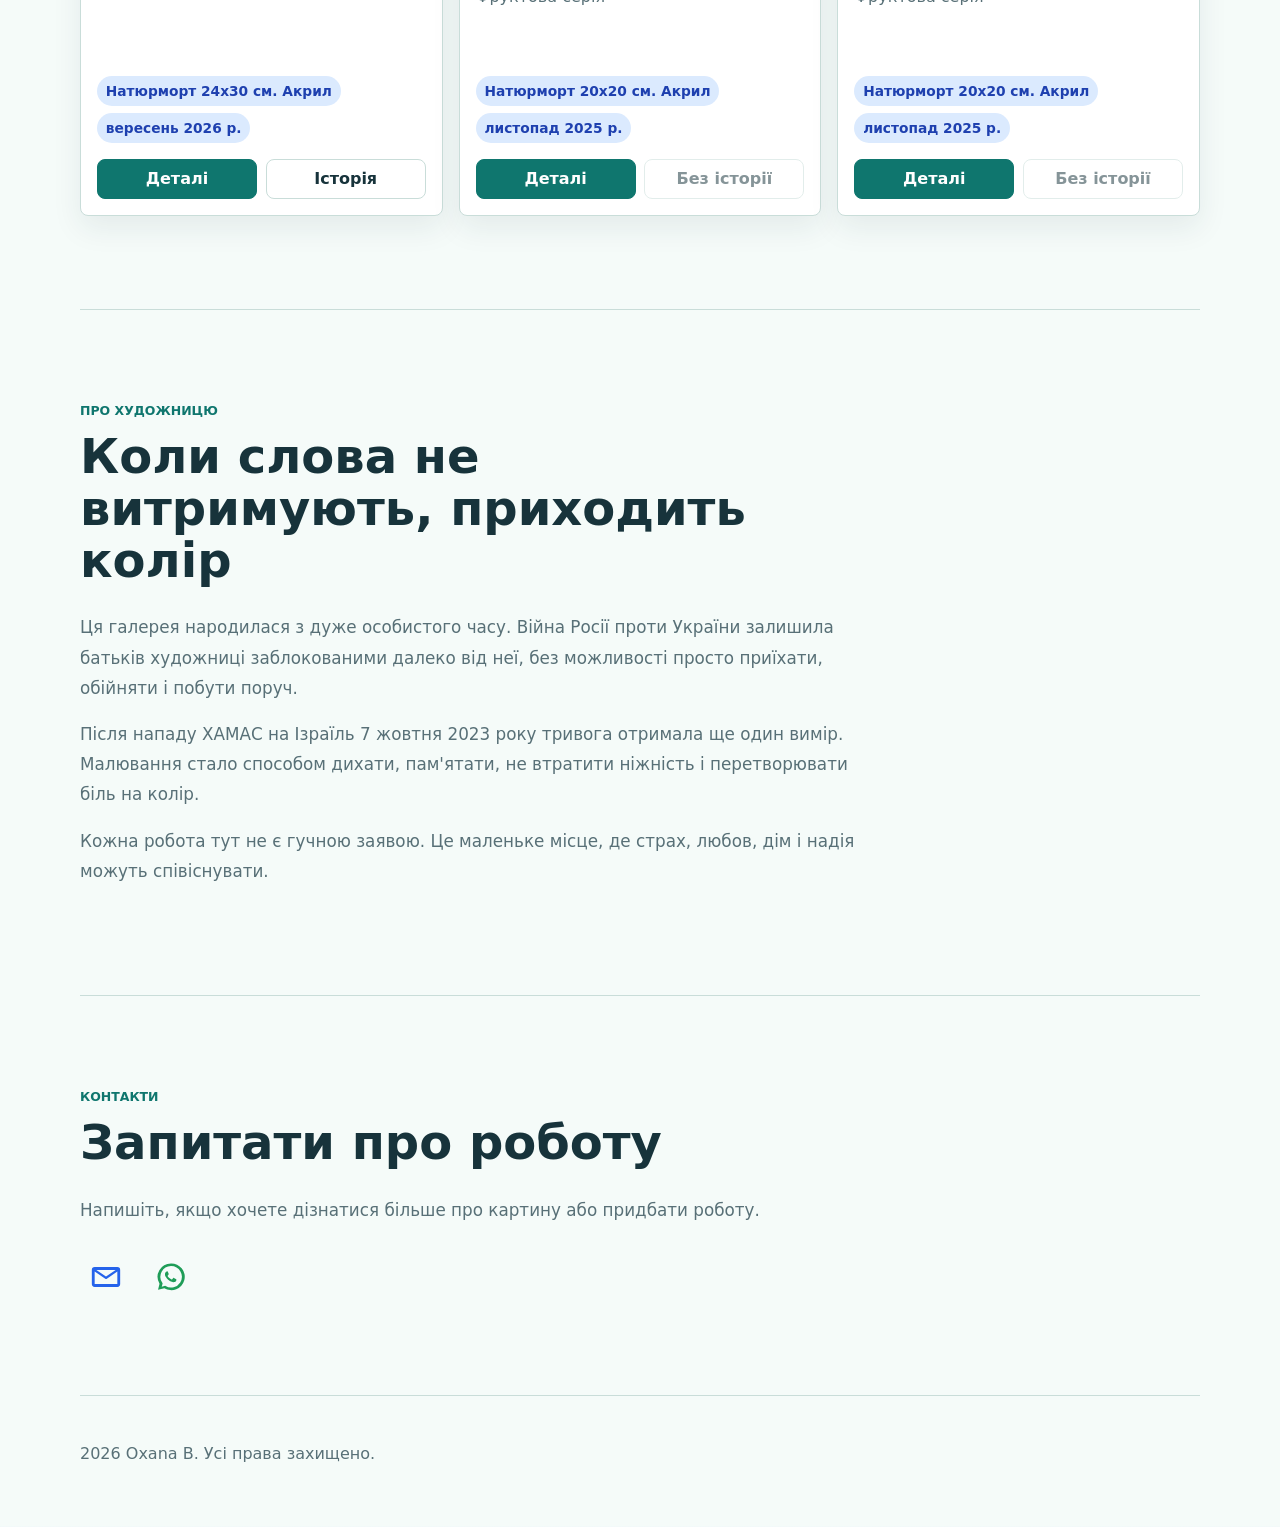
==== commit bf3e73eb: "lemon+pomegranate" ====
--- a/index.html
+++ b/index.html
@@ -26,6 +26,10 @@
     <meta name="twitter:title" content="Мистецтво, що тримає світло">
     <meta name="twitter:description" content="Особиста галерея картин, створених як спосіб пережити війну, розлуку і триматися за світло.">
     <meta name="twitter:image" content="https://example.github.io/VOM/assets/social-preview.jpg">
+
+    <link rel="icon" href="assets/favicon.ico" sizes="any">
+    <link rel="icon" type="image/png" sizes="32x32" href="assets/favicon-32.png">
+    <link rel="apple-touch-icon" sizes="180x180" href="assets/favicon-180.png">
 
     <meta name="theme-color" content="#0f766e">
     <link rel="manifest" href="manifest.webmanifest">
--- a/styles.css
+++ b/styles.css
@@ -291,7 +291,8 @@
 .hero-image {
   width: 100%;
   aspect-ratio: 4 / 5;
-  object-fit: cover;
+  object-fit: contain;
+  background: #fff;
   border-radius: var(--radius);
   box-shadow: var(--shadow);
 }
@@ -339,8 +340,8 @@
 .art-card img {
   width: 100%;
   aspect-ratio: 4 / 3;
-  object-fit: cover;
-  background: var(--surface-soft);
+  object-fit: contain;
+  background: #fff;
 }
 
 .art-card-body {
@@ -493,9 +494,9 @@
 .detail-image {
   width: 100%;
   aspect-ratio: 4 / 5;
-  object-fit: cover;
-  border-radius: var(--radius);
-  background: var(--surface-soft);
+  object-fit: contain;
+  border-radius: var(--radius);
+  background: #fff;
 }
 
 .detail-copy p {
@@ -560,9 +561,9 @@
 .pieces-grid img {
   width: 100%;
   aspect-ratio: 3 / 5;
-  object-fit: cover;
-  border-radius: var(--radius);
-  background: var(--surface-soft);
+  object-fit: contain;
+  border-radius: var(--radius);
+  background: #fff;
 }
 
 .pieces-grid figcaption {
@@ -690,9 +691,9 @@
 .history-track img {
   width: 100%;
   aspect-ratio: 4 / 3;
-  object-fit: cover;
-  border-radius: var(--radius);
-  background: var(--surface-soft);
+  object-fit: contain;
+  border-radius: var(--radius);
+  background: #fff;
 }
 
 .history-track figcaption {
@@ -780,6 +781,10 @@
     max-width: calc(100vw - 96px);
   }
 
+  .hero-image {
+    display: none;
+  }
+
   .hero,
   .section,
   .topbar,
@@ -805,8 +810,12 @@
   }
 
   .art-dialog {
-    width: calc(100% - 12px);
-    max-height: calc(100dvh - 12px);
+    width: 100%;
+    max-width: none;
+    height: 100dvh;
+    max-height: 100dvh;
+    margin: 0;
+    border-radius: 0;
   }
 
   .art-detail {
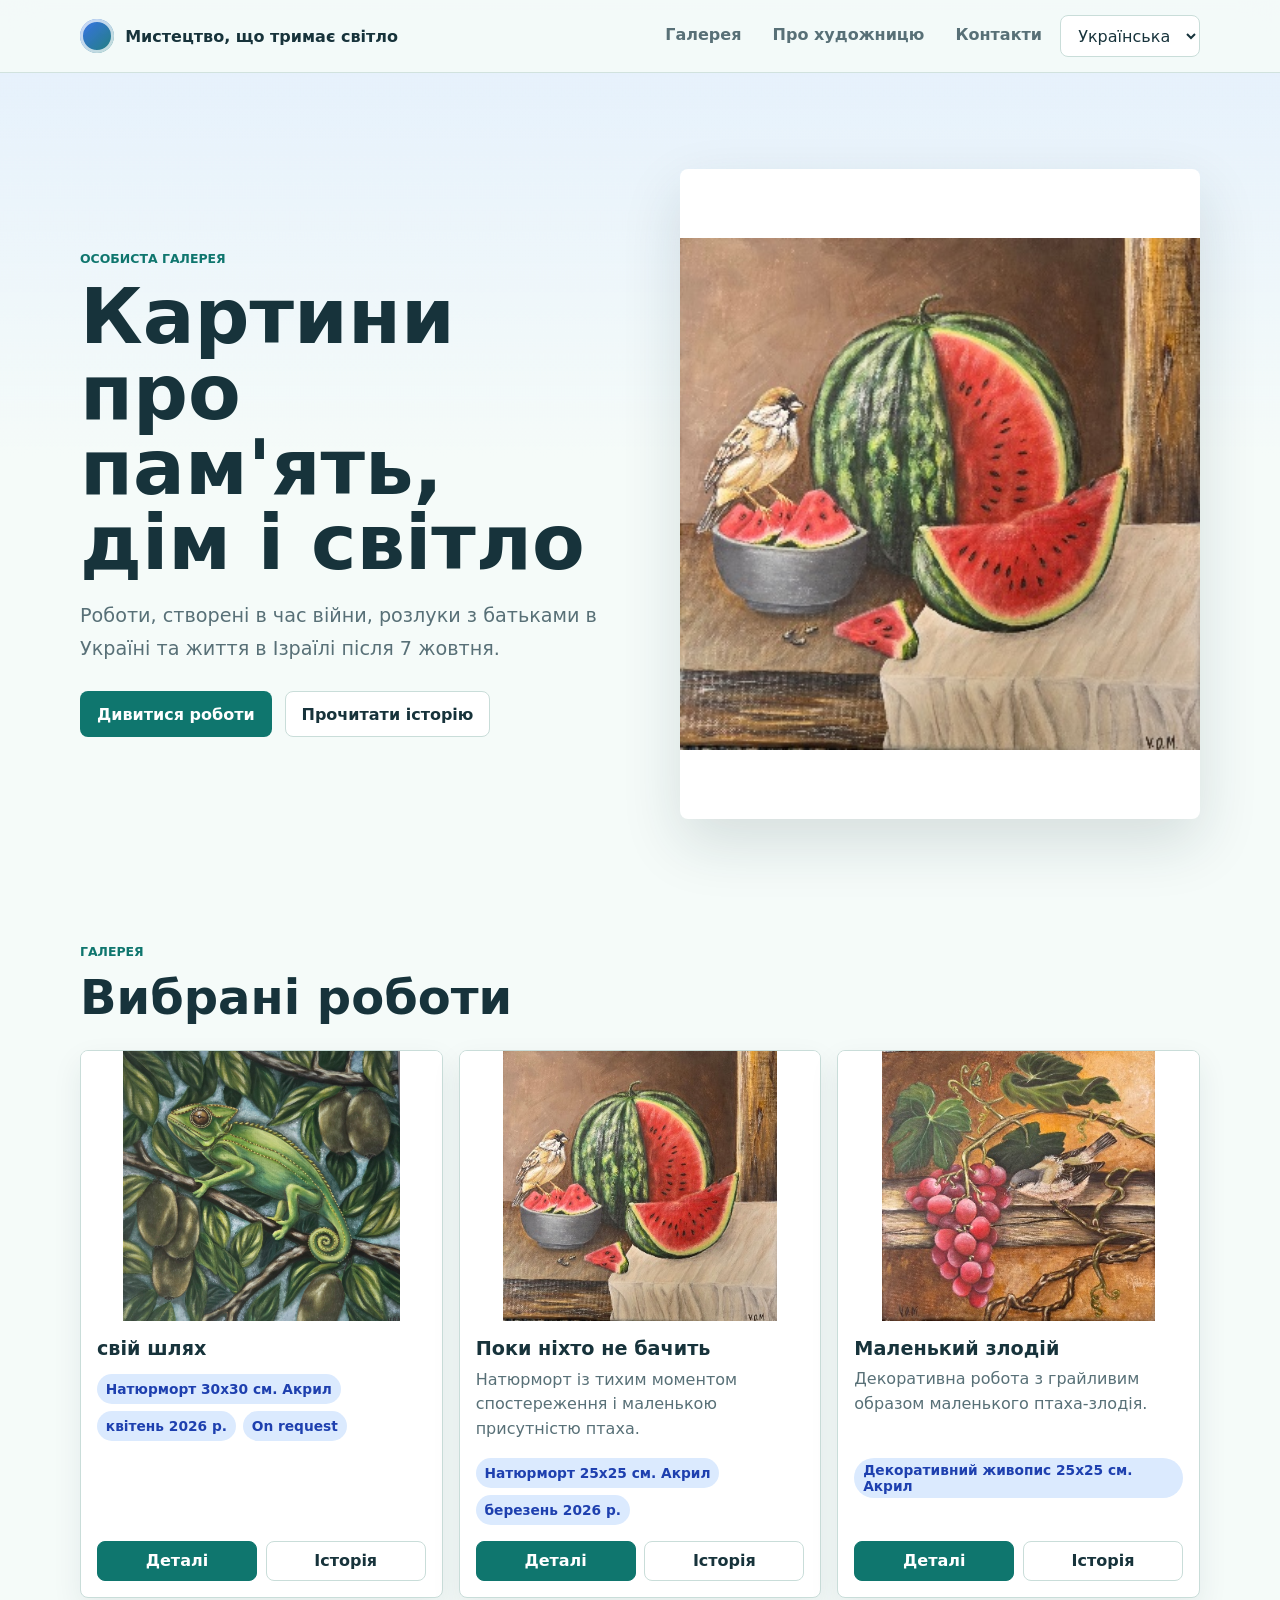
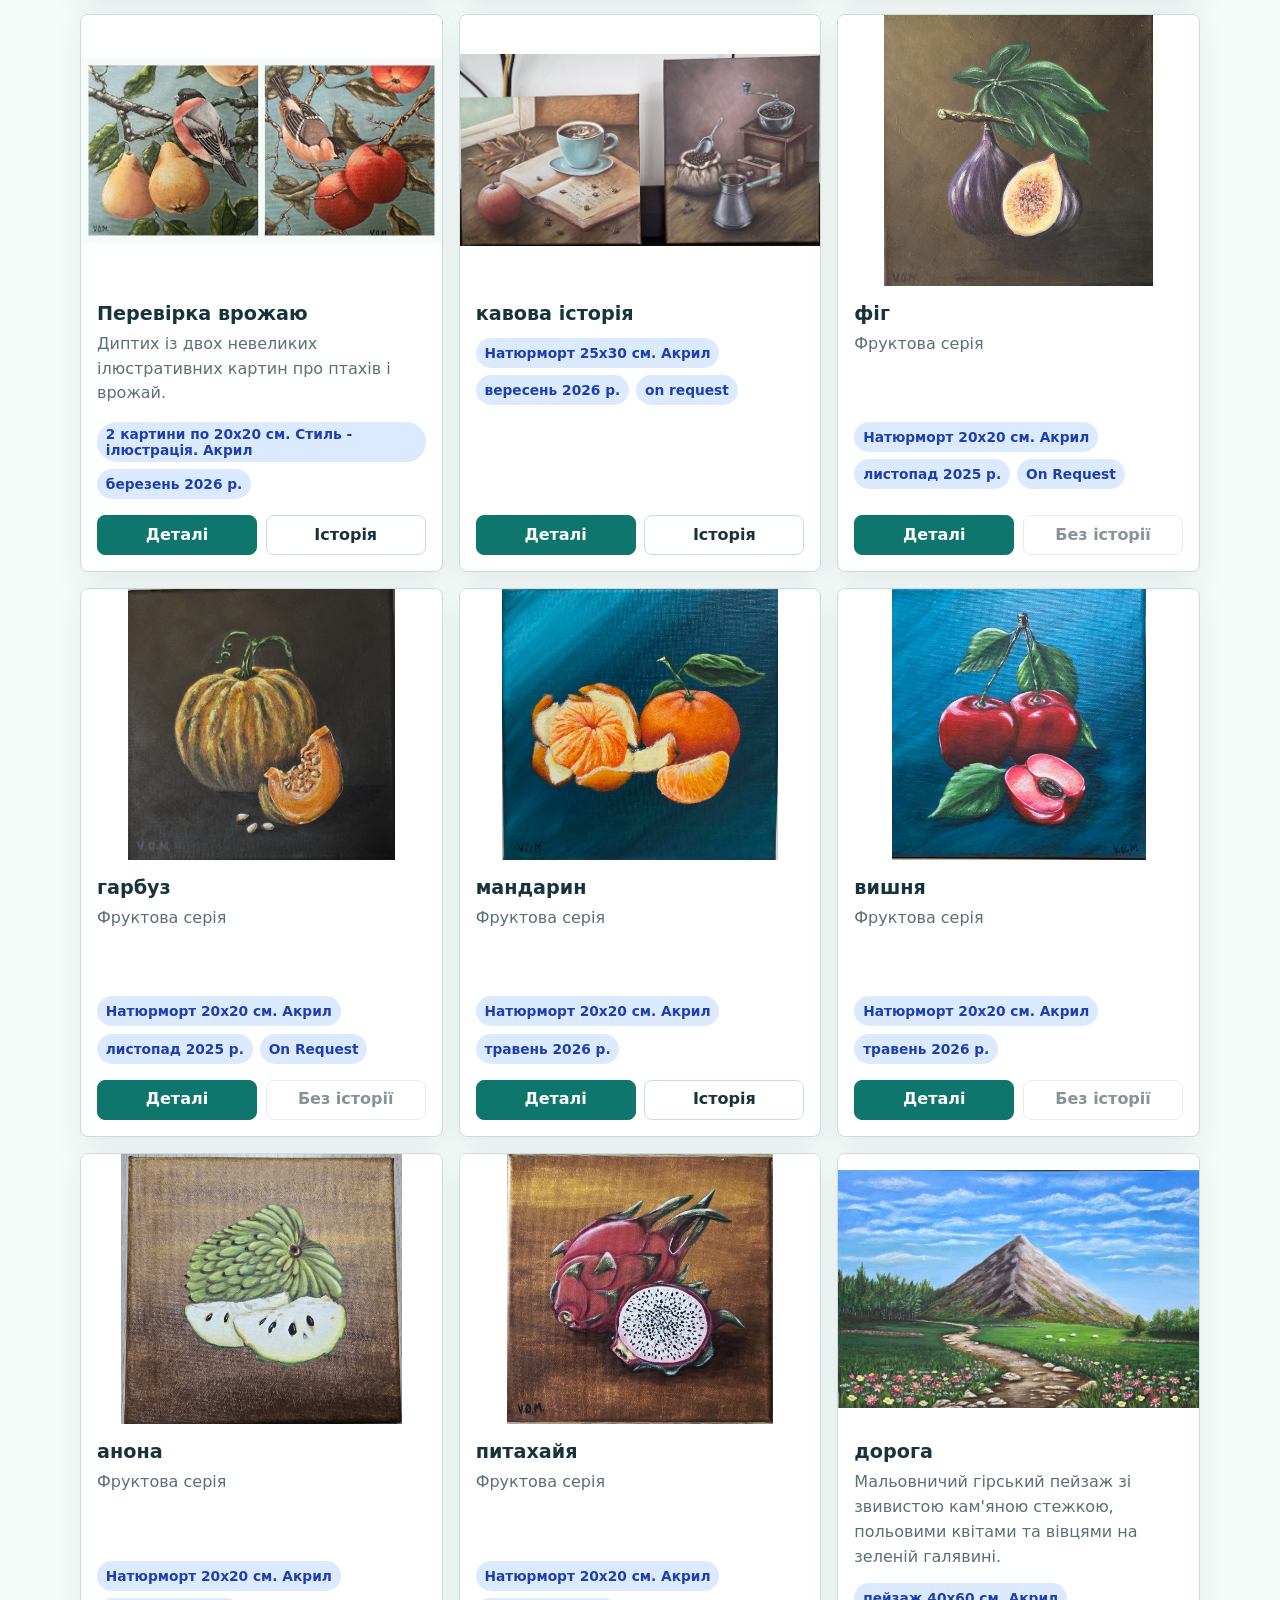
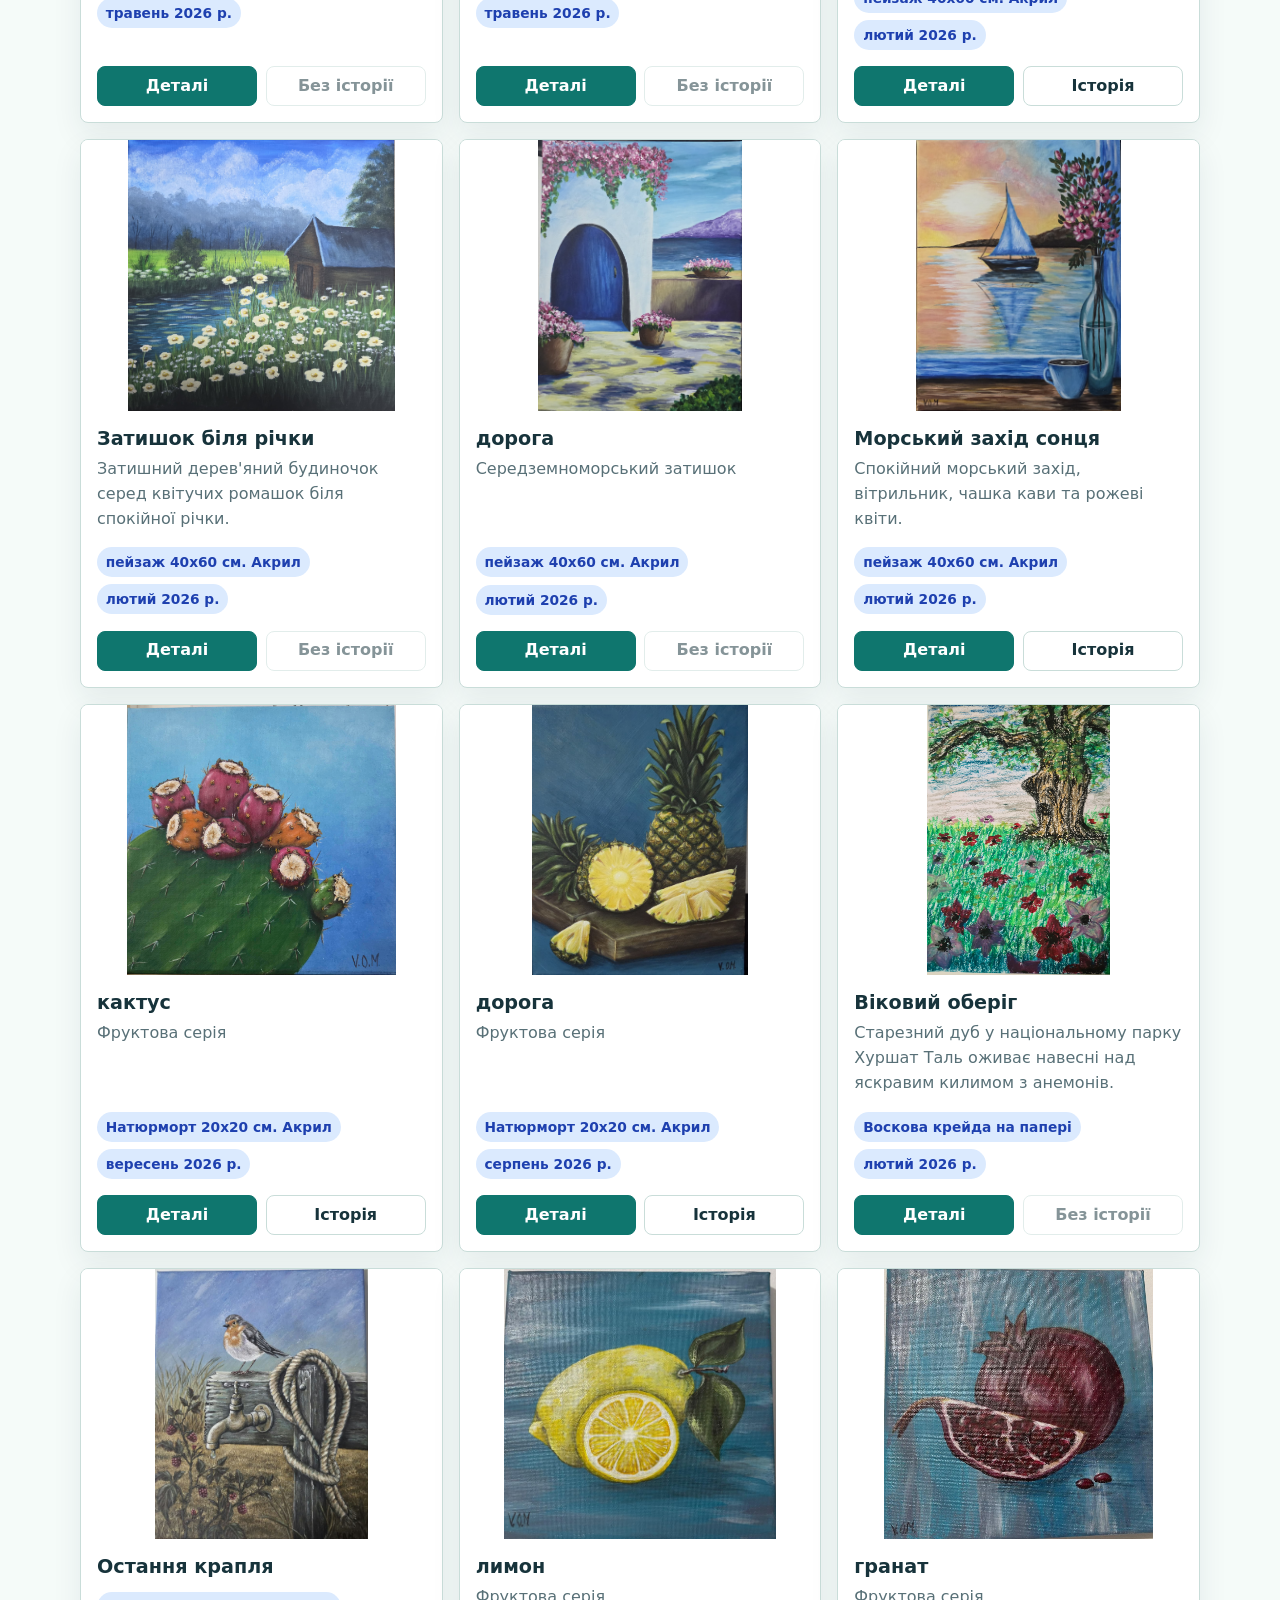
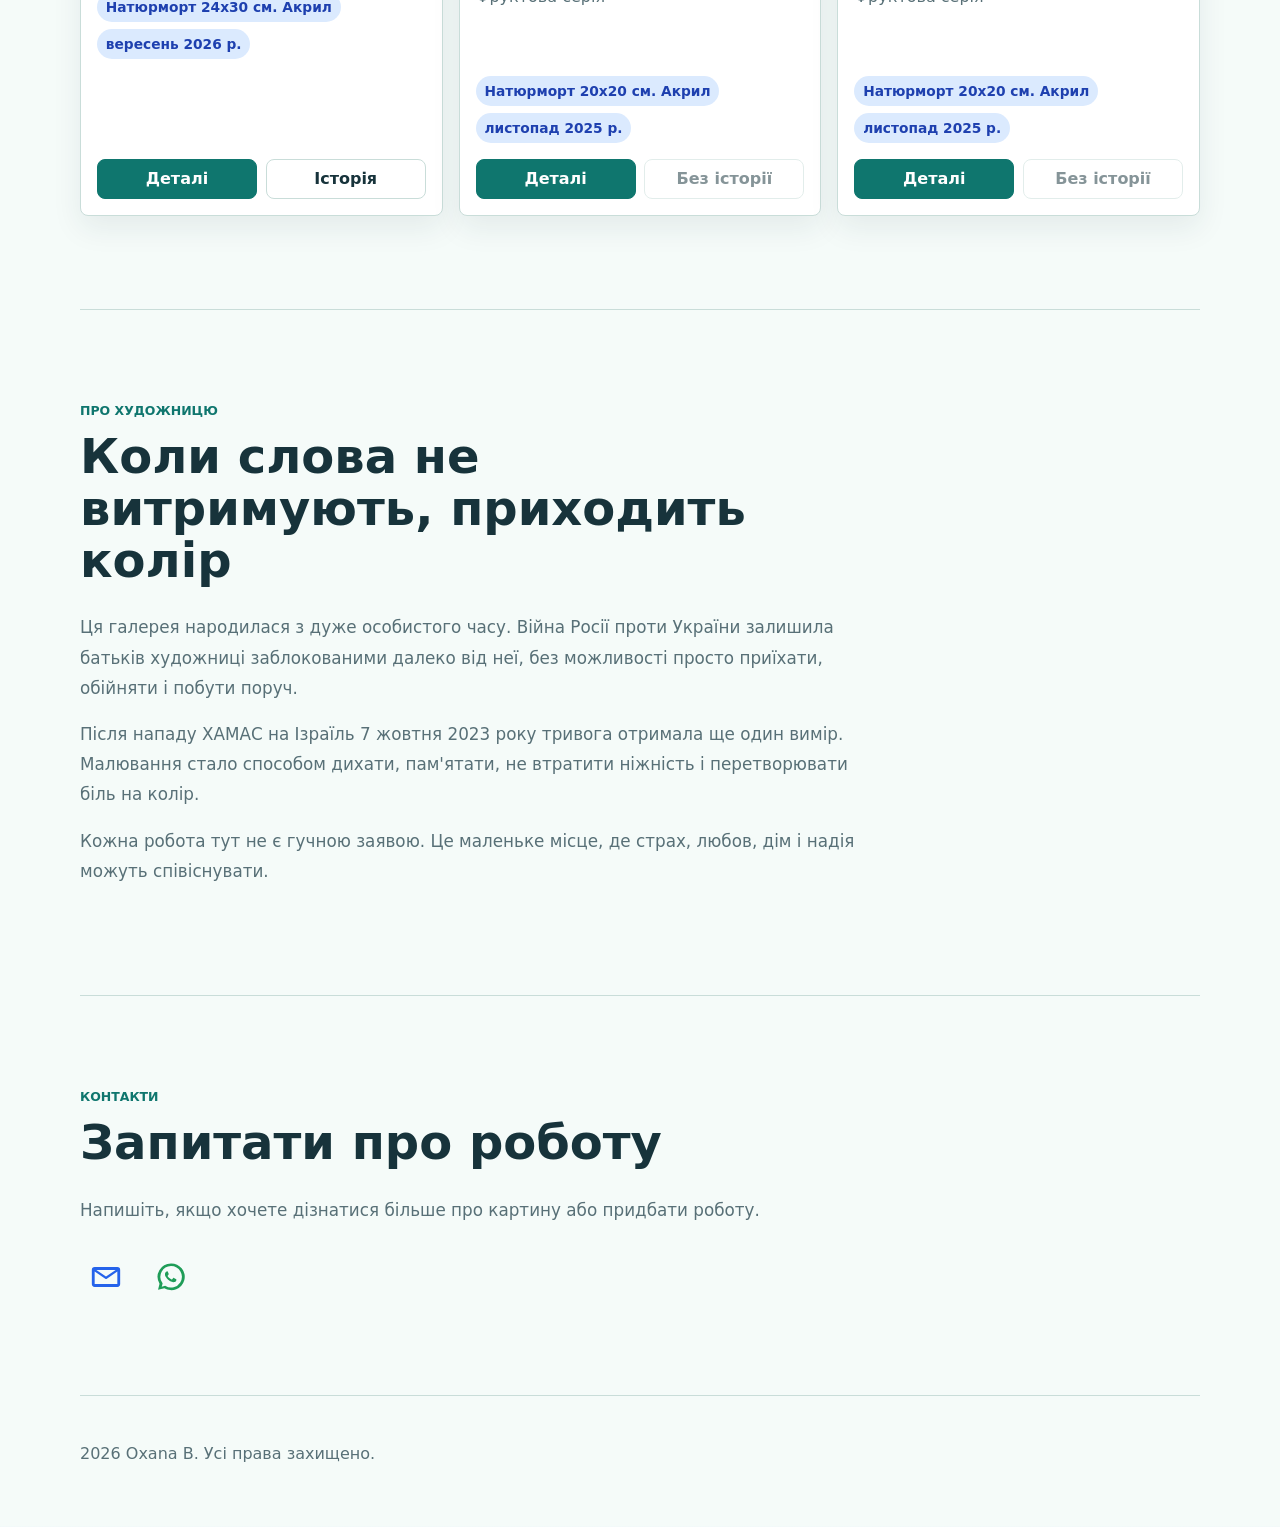
==== commit f60a9a5e: "fix details" ====
--- a/index.html
+++ b/index.html
@@ -113,6 +113,7 @@
 
     <dialog class="art-dialog" data-art-dialog aria-labelledby="dialog-title">
       <button class="dialog-close" type="button" data-dialog-close aria-label="Close">&times;</button>
+      <div class="dialog-top-actions" data-dialog-top-actions></div>
       <article class="art-detail" data-art-detail></article>
     </dialog>
   </body>
--- a/styles.css
+++ b/styles.css
@@ -283,6 +283,14 @@
   color: var(--blue);
 }
 
+.final-share {
+  color: var(--teal);
+}
+
+.final-share.is-copied {
+  color: var(--blue);
+}
+
 .final-icon-button:hover svg,
 .final-icon-button:focus svg {
   transform: scale(1.07);
@@ -445,6 +453,7 @@
 }
 
 .art-dialog {
+  position: relative;
   width: min(1080px, calc(100% - 24px));
   max-height: calc(100dvh - 24px);
   padding: 0;
@@ -480,6 +489,18 @@
   inset-inline-start: 0.75rem;
 }
 
+.dialog-top-actions {
+  position: absolute;
+  top: 0.75rem;
+  inset-inline-end: 3.75rem;
+  z-index: 2;
+  display: flex;
+  align-items: center;
+  gap: 0.15rem;
+  width: auto;
+  height: 42px;
+}
+
 .art-detail {
   padding: clamp(1rem, 3vw, 2rem);
 }
@@ -810,10 +831,14 @@
   }
 
   .art-dialog {
+    position: fixed;
+    inset: 0;
     width: 100%;
     max-width: none;
     height: 100dvh;
     max-height: 100dvh;
+    overflow-y: auto;
+    overscroll-behavior: contain;
     margin: 0;
     border-radius: 0;
   }
